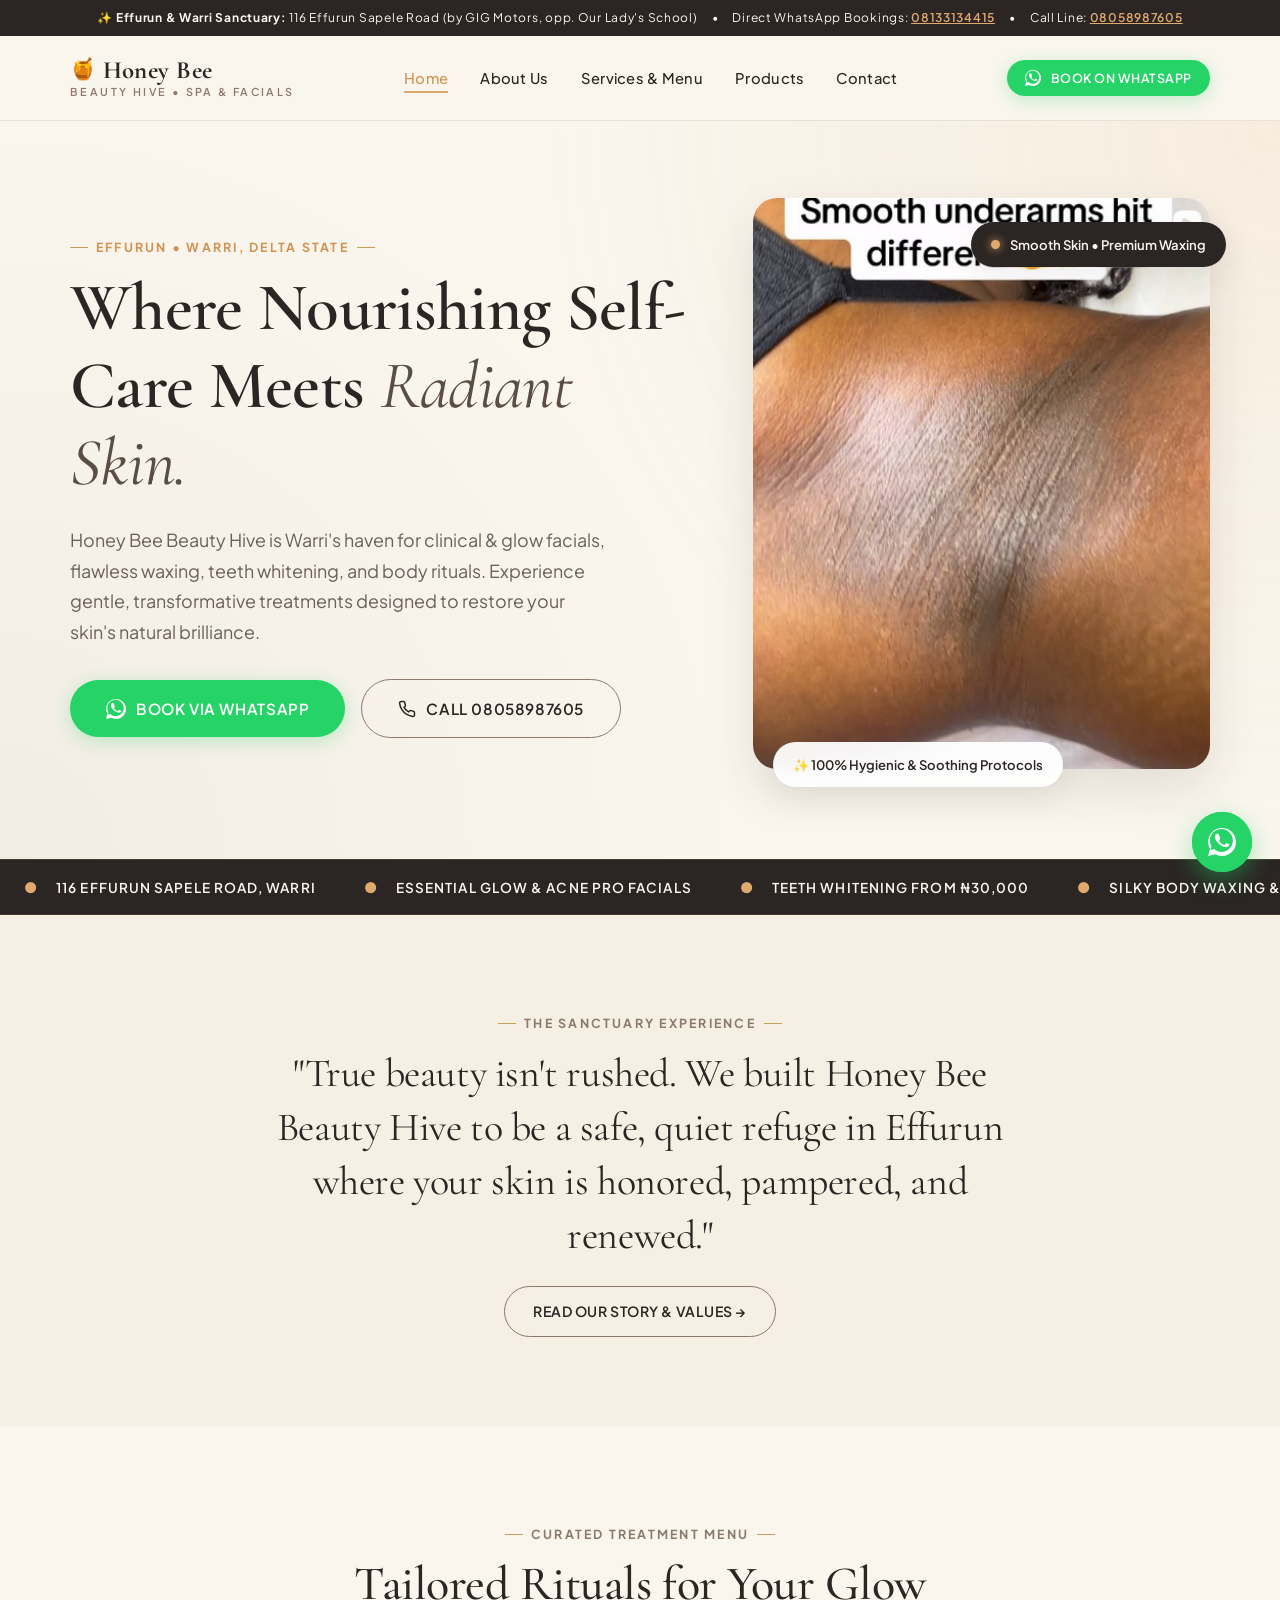
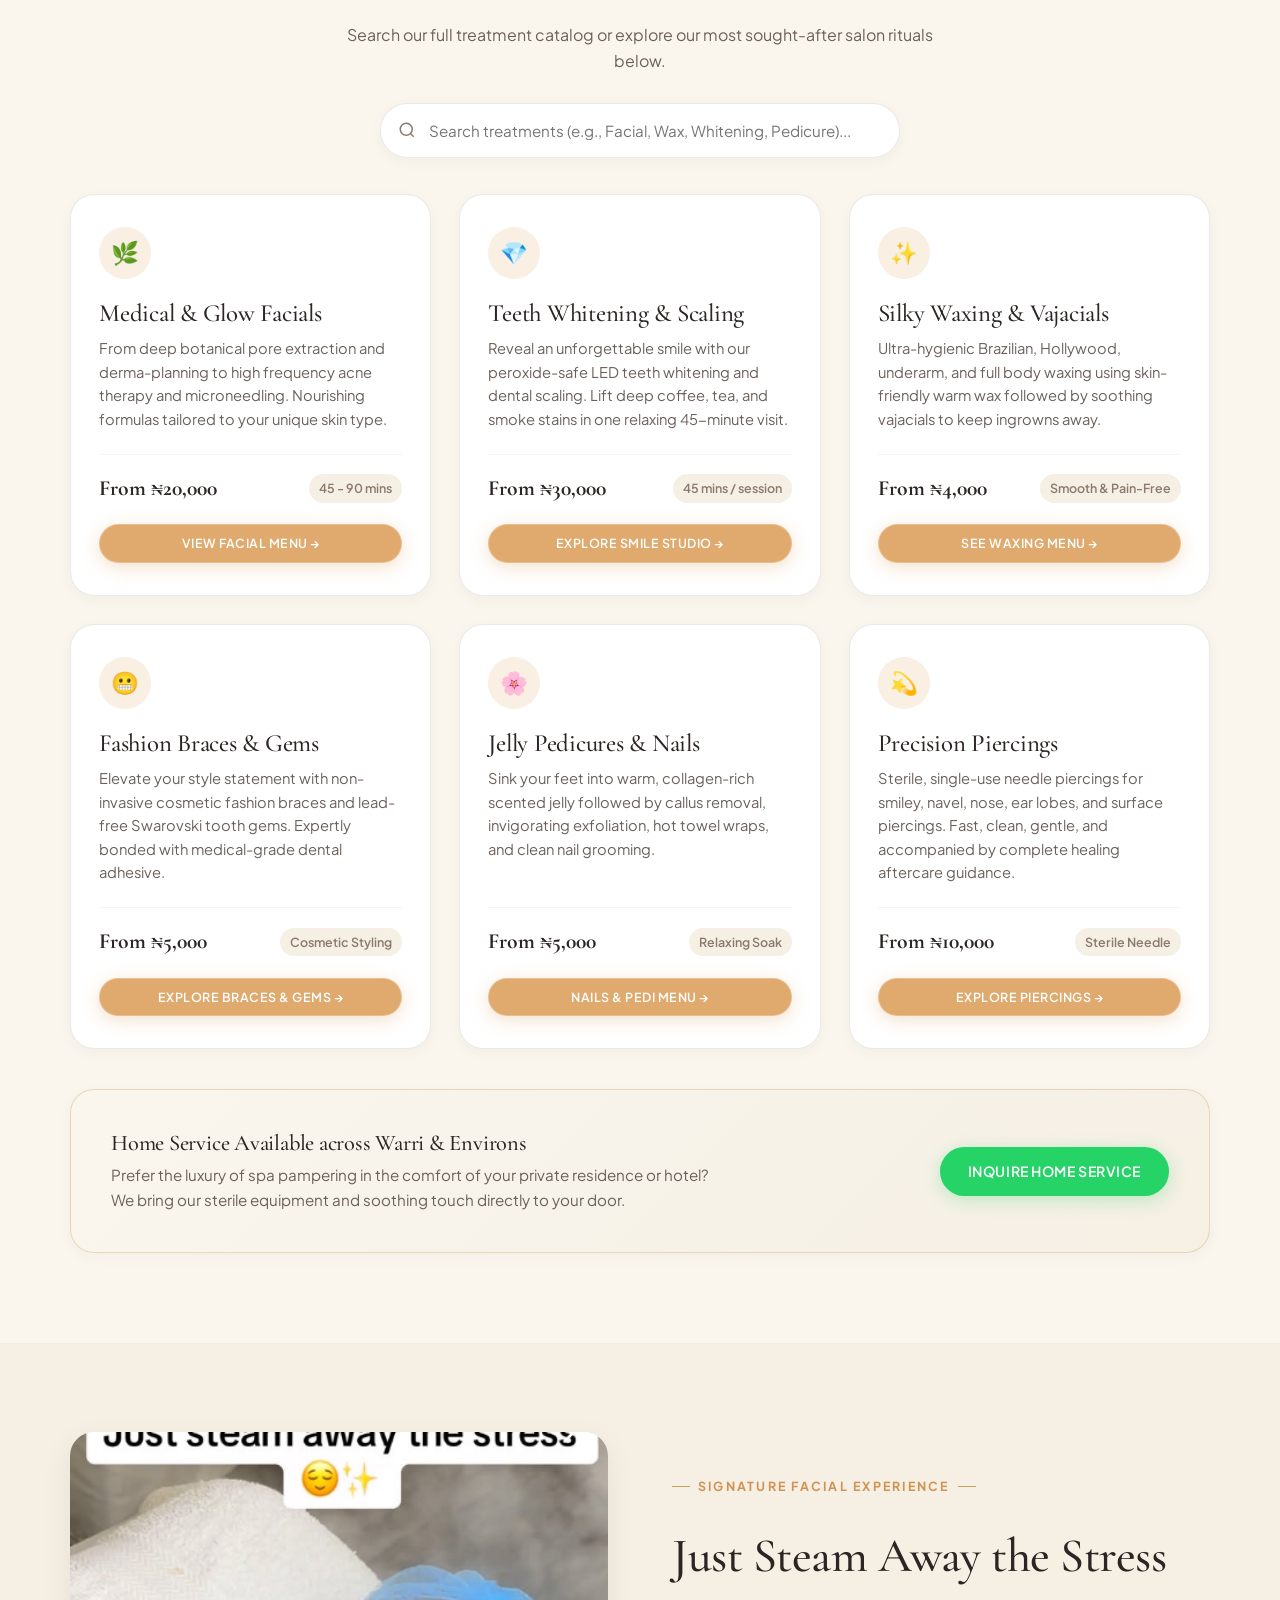
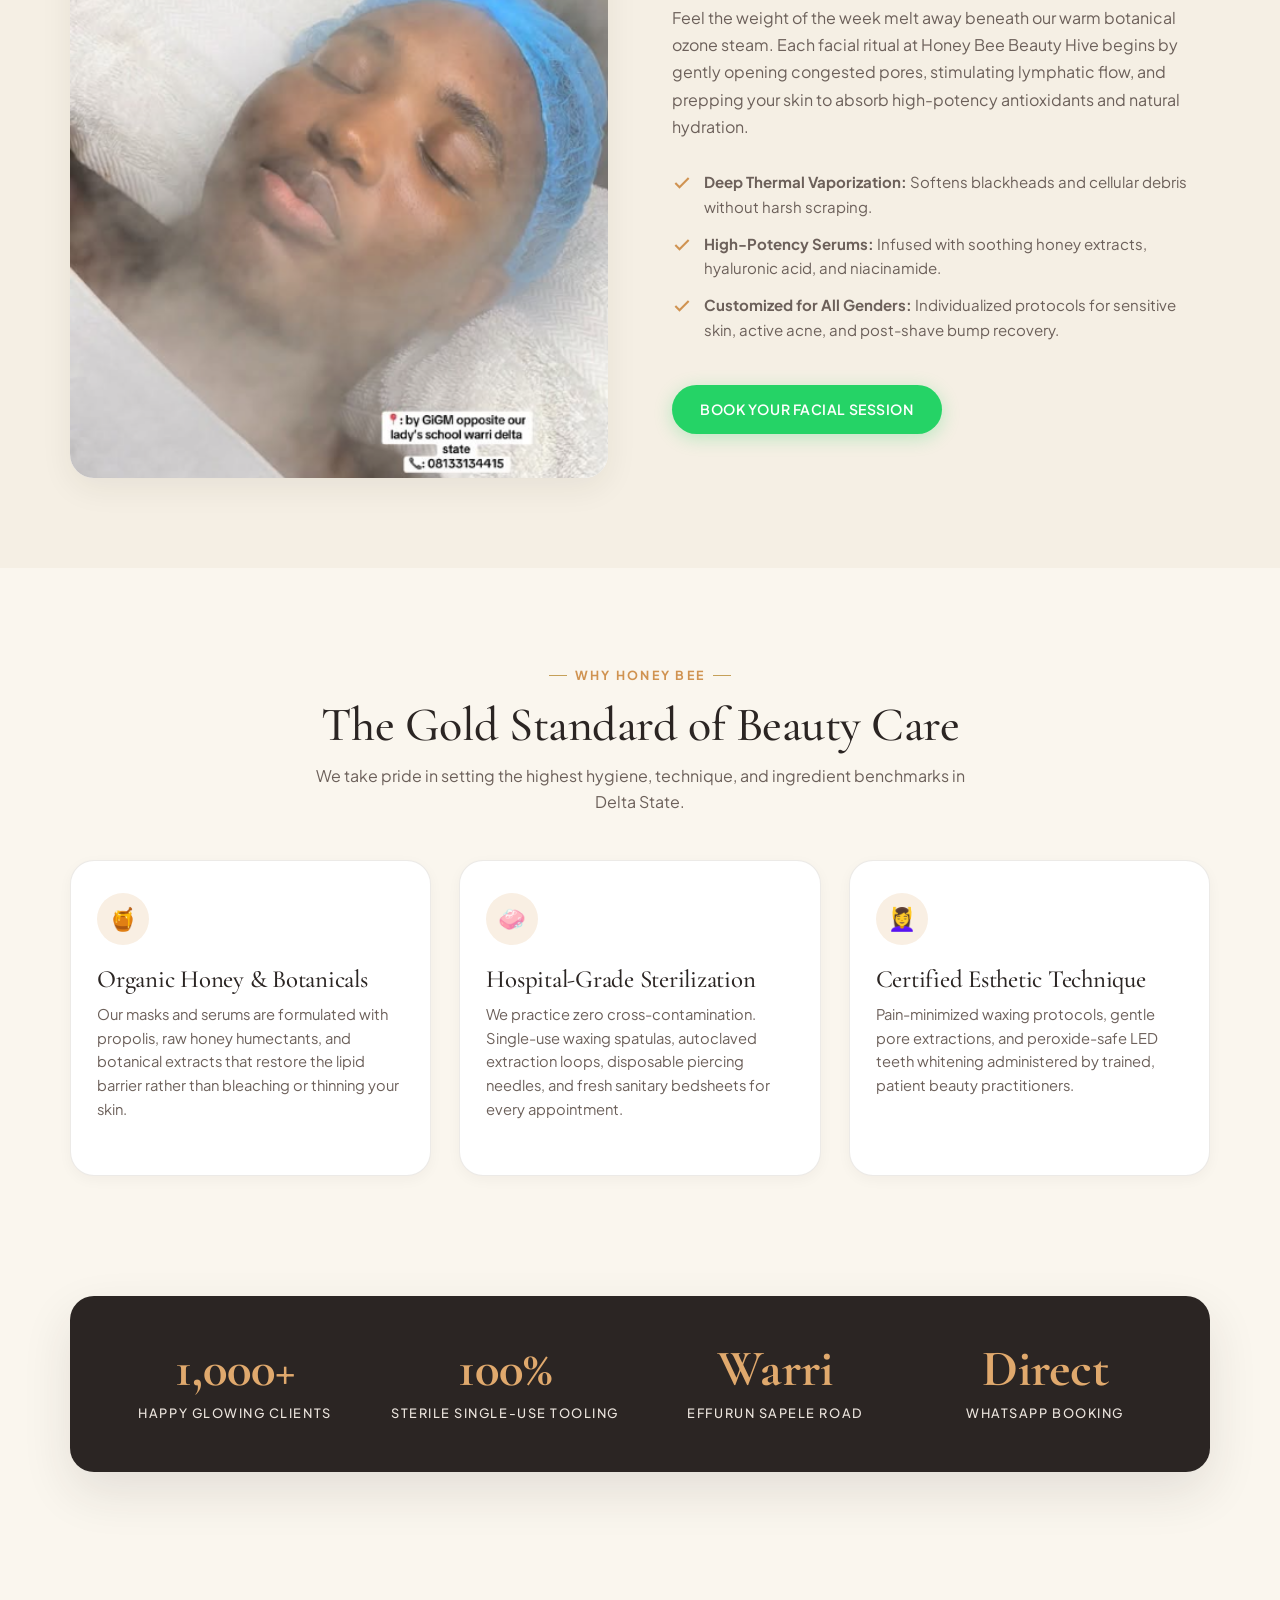
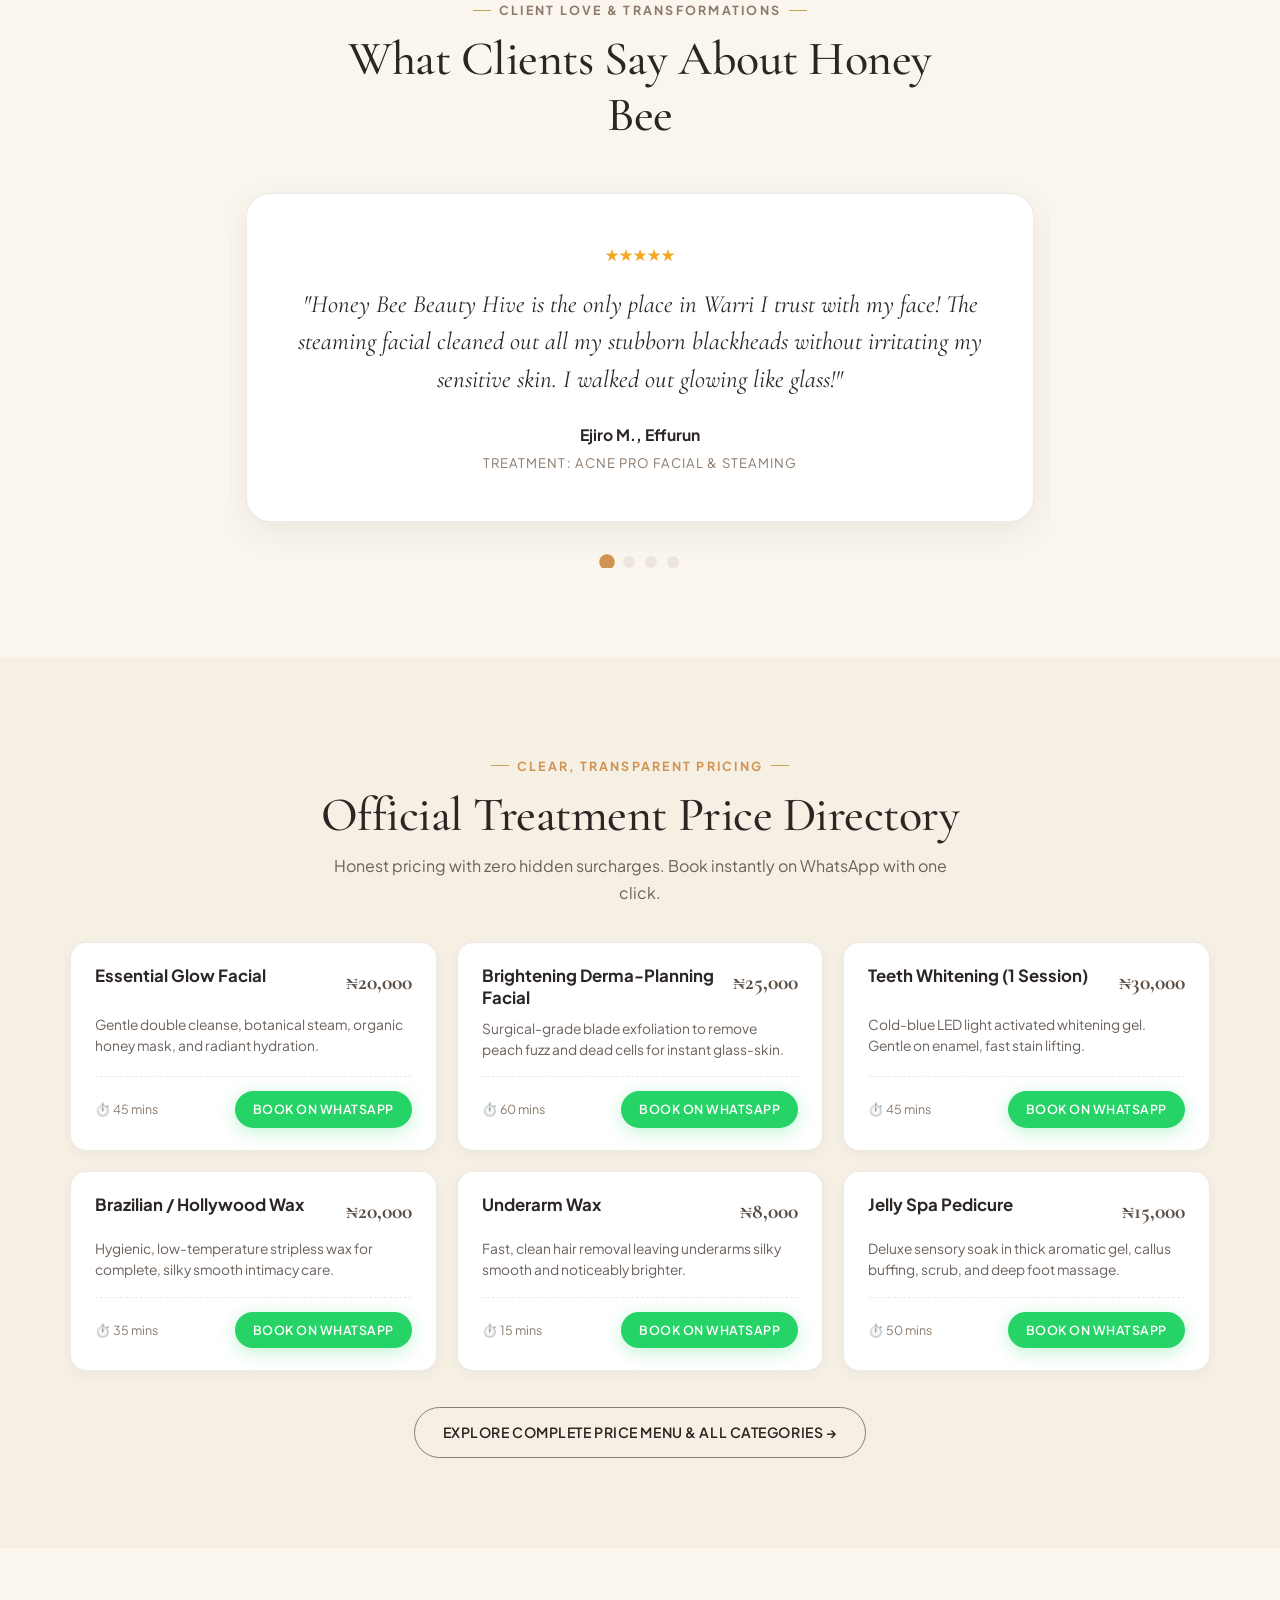
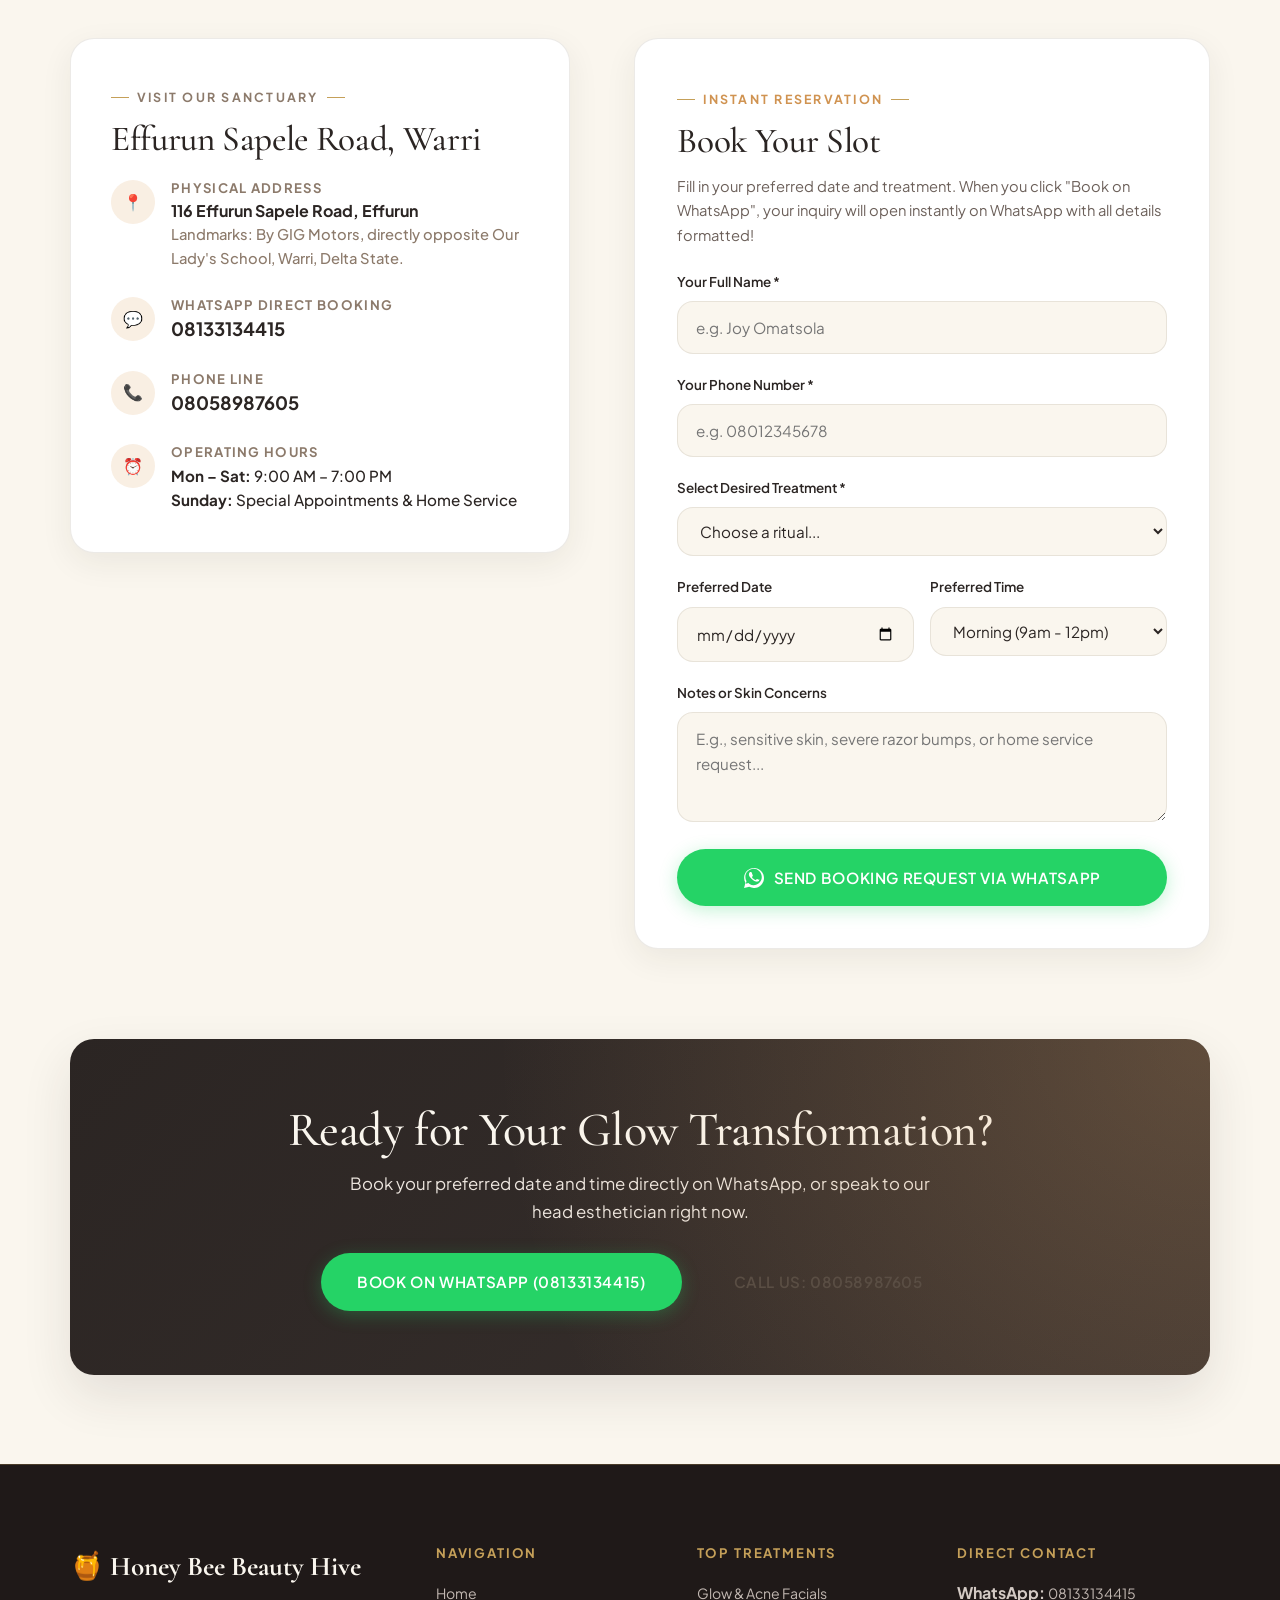
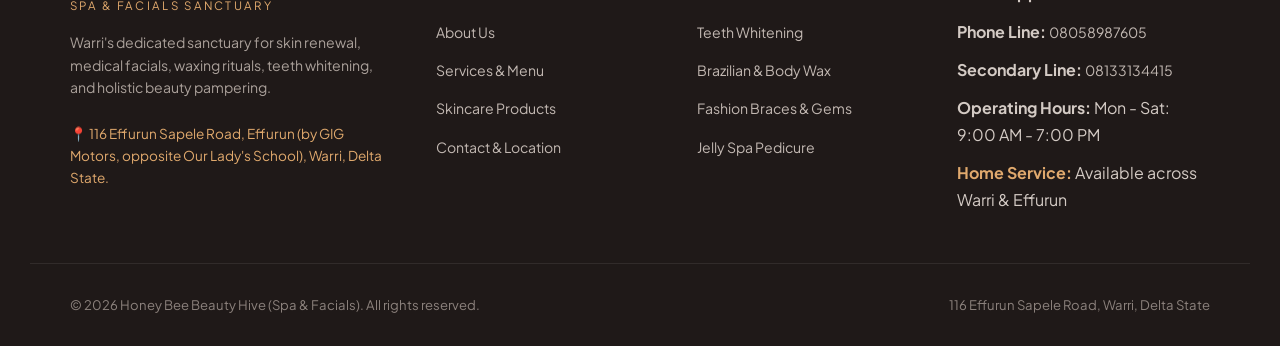
==== index.html @ 2a16bb78 "Initial commit" ====
<!DOCTYPE html>
<html lang="en">
<head>
  <meta charset="UTF-8" />
  <meta name="viewport" content="width=device-width, initial-scale=1.0" />
  <title>Honey Bee Beauty Hive | Luxury Spa, Facials & Teeth Whitening in Warri, Delta State</title>
  <meta name="description" content="Honey Bee Beauty Hive (Spa & Facials) — Warri's serene beauty sanctuary for medical facials, waxing, teeth whitening, fashion braces, body care, and piercings. Located at 116 Effurun Sapele Road, Effurun, Warri." />
  <meta name="keywords" content="best facial spa in Warri, skincare spa Effurun, teeth whitening Warri, waxing in Delta State, Brazilian wax Warri, Honey Bee Beauty Hive" />
  <meta name="theme-color" content="#FAF6EE" />
  
  <!-- Favicon / Brand Icon -->
  <link rel="icon" href="data:image/svg+xml,<svg xmlns=%22http://www.w3.org/2000/svg%22 viewBox=%220 0 100 100%22><text y=%22.9em%22 font-size=%2290%22>🍯</text></svg>">
  
  <!-- CSS Stylesheet -->
  <link rel="stylesheet" href="assets/css/styles.css" />
</head>
<body>

  <!-- Top Announcement Bar -->
  <aside class="top-notice-bar" aria-label="Announcement">
    <div class="container top-notice-content">
      <span>✨ <strong>Effurun &amp; Warri Sanctuary:</strong> 116 Effurun Sapele Road (by GIG Motors, opp. Our Lady's School)</span>
      <span>•</span>
      <span>Direct WhatsApp Bookings: <a href="https://wa.me/2348133134415" target="_blank" rel="noopener">08133134415</a></span>
      <span>•</span>
      <span>Call Line: <a href="tel:+2348058987605">08058987605</a></span>
    </div>
  </aside>

  <!-- Sticky Luxury Header Navigation -->
  <header class="site-header">
    <div class="container nav-row">
      <a class="logo-lockup" href="index.html" aria-label="Honey Bee Beauty Hive Home">
        <span class="brand-title">
          <span class="bee-icon">🍯</span> Honey Bee
        </span>
        <span class="brand-tagline">Beauty Hive • Spa &amp; Facials</span>
      </a>

      <!-- Desktop Navigation -->
      <nav class="desktop-nav" aria-label="Main Navigation">
        <ul>
          <li><a class="active" href="index.html">Home</a></li>
          <li><a href="about.html">About Us</a></li>
          <li><a href="services.html">Services &amp; Menu</a></li>
          <li><a href="products.html">Products</a></li>
          <li><a href="contact.html">Contact</a></li>
        </ul>
      </nav>

      <!-- Header Direct Actions -->
      <div class="header-actions">
        <a class="btn btn-whatsapp btn-sm" href="https://wa.me/2348133134415?text=Hello%20Honey%20Bee%20Beauty%20Hive,%20I%20would%20like%20to%20book%20an%20appointment%20for%20a%20facial/spa%20treatment." target="_blank" rel="noopener">
          <svg width="16" height="16" viewBox="0 0 24 24" fill="currentColor" aria-hidden="true"><path d="M.057 24l1.687-6.163c-1.041-1.804-1.588-3.849-1.587-5.946C.06 5.348 5.397.01 12.008.01c3.202.001 6.212 1.243 8.477 3.513 2.266 2.27 3.507 5.28 3.505 8.484-.004 6.657-5.34 11.997-11.953 11.997-2.005-.001-3.973-.502-5.724-1.457L0 24zm6.59-4.846c1.6.95 3.188 1.449 4.825 1.451 5.436 0 9.86-4.37 9.864-9.799.002-2.63-1.023-5.101-2.885-6.97C16.638 1.966 14.122.94 11.5.942 6.066.942 1.642 5.312 1.637 10.742c-.002 1.772.464 3.506 1.352 5.04l-.841 3.076 3.199-.824zm11.383-5.05c-.3-.15-1.764-.87-2.038-.97-.274-.1-.474-.15-.674.15-.2.3-.77.97-.945 1.17-.175.2-.35.225-.65.075-.3-.15-1.263-.465-2.407-1.485-.89-.794-1.49-1.775-1.665-2.075-.175-.3-.019-.462.13-.611.135-.135.3-.35.45-.525.15-.175.2-.3.3-.5s.05-.375-.025-.525C10.044 7.6 9.4 6.035 9.13 5.39c-.26-.63-.53-.54-.73-.55-.19-.01-.41-.01-.61-.01-.2 0-.53.075-.81.375-.28.3-1.07 1.05-1.07 2.56 0 1.51 1.1 2.97 1.25 3.17.15.2 2.165 3.31 5.245 4.64.733.317 1.306.505 1.751.646.737.234 1.41.201 1.942.122.593-.088 1.764-.72 2.014-1.415.25-.695.25-1.29.175-1.415-.075-.125-.275-.2-.575-.35z"/></svg>
          Book on WhatsApp
        </a>
        <button id="menu-toggle" class="menu-toggle" aria-label="Toggle navigation menu">
          <svg width="26" height="26" viewBox="0 0 24 24" fill="none" stroke="currentColor" stroke-width="2"><line x1="3" y1="6" x2="21" y2="6"/><line x1="3" y1="12" x2="21" y2="12"/><line x1="3" y1="18" x2="21" y2="18"/></svg>
        </button>
      </div>
    </div>
  </header>

  <!-- Mobile Drawer Menu -->
  <aside class="mobile-drawer" id="mobile-drawer" aria-label="Mobile Navigation Drawer">
    <div class="overlay"></div>
    <div class="panel">
      <div class="drawer-top">
        <span class="logo-lockup">
          <span class="brand-title"><span class="bee-icon">🍯</span> Honey Bee</span>
          <span class="brand-tagline">Spa &amp; Facials</span>
        </span>
        <button id="drawer-close" aria-label="Close navigation menu" style="font-size:30px;line-height:1;color:var(--text-main);">&times;</button>
      </div>
      <nav class="drawer-nav">
        <ul>
          <li><a class="active" href="index.html">Home</a></li>
          <li><a href="about.html">About Us</a></li>
          <li><a href="services.html">Services &amp; Menu</a></li>
          <li><a href="products.html">Skincare Products</a></li>
          <li><a href="contact.html">Contact &amp; Visit</a></li>
        </ul>
      </nav>
      <div class="drawer-footer">
        <a class="btn btn-whatsapp" href="https://wa.me/2348133134415?text=Hello%20Honey%20Bee%20Beauty%20Hive,%20I%20would%20like%20to%20book%20an%20appointment." target="_blank" rel="noopener">Book via WhatsApp</a>
        <a class="btn btn-outline" href="tel:+2348058987605">Call 08058987605</a>
        <div class="drawer-loc">
          116 Effurun Sapele Road, Effurun (by GIG Motors, opp. Our Lady's School), Warri, Delta State
        </div>
      </div>
    </div>
  </aside>

  <!-- Hero Section -->
  <main>
    <section class="hero">
      <div class="container hero-grid">
        <div class="hero-copy">
          <div>
            <span class="eyebrow eyebrow-honey">Effurun • Warri, Delta State</span>
            <h1>Where Nourishing Self-Care Meets <em>Radiant Skin.</em></h1>
          </div>
          <p class="hero-sub">
            Honey Bee Beauty Hive is Warri's haven for clinical &amp; glow facials, flawless waxing, teeth whitening, and body rituals. Experience gentle, transformative treatments designed to restore your skin's natural brilliance.
          </p>
          <div class="hero-ctas">
            <a class="btn btn-whatsapp btn-lg" href="https://wa.me/2348133134415?text=Hello%20Honey%20Bee%20Beauty%20Hive,%20I%20would%20like%20to%20book%20an%20appointment%20for%20a%20facial/spa%20treatment." target="_blank" rel="noopener">
              <svg width="20" height="20" viewBox="0 0 24 24" fill="currentColor" aria-hidden="true"><path d="M.057 24l1.687-6.163c-1.041-1.804-1.588-3.849-1.587-5.946C.06 5.348 5.397.01 12.008.01c3.202.001 6.212 1.243 8.477 3.513 2.266 2.27 3.507 5.28 3.505 8.484-.004 6.657-5.34 11.997-11.953 11.997-2.005-.001-3.973-.502-5.724-1.457L0 24zm6.59-4.846c1.6.95 3.188 1.449 4.825 1.451 5.436 0 9.86-4.37 9.864-9.799.002-2.63-1.023-5.101-2.885-6.97C16.638 1.966 14.122.94 11.5.942 6.066.942 1.642 5.312 1.637 10.742c-.002 1.772.464 3.506 1.352 5.04l-.841 3.076 3.199-.824zm11.383-5.05c-.3-.15-1.764-.87-2.038-.97-.274-.1-.474-.15-.674.15-.2.3-.77.97-.945 1.17-.175.2-.35.225-.65.075-.3-.15-1.263-.465-2.407-1.485-.89-.794-1.49-1.775-1.665-2.075-.175-.3-.019-.462.13-.611.135-.135.3-.35.45-.525.15-.175.2-.3.3-.5s.05-.375-.025-.525C10.044 7.6 9.4 6.035 9.13 5.39c-.26-.63-.53-.54-.73-.55-.19-.01-.41-.01-.61-.01-.2 0-.53.075-.81.375-.28.3-1.07 1.05-1.07 2.56 0 1.51 1.1 2.97 1.25 3.17.15.2 2.165 3.31 5.245 4.64.733.317 1.306.505 1.751.646.737.234 1.41.201 1.942.122.593-.088 1.764-.72 2.014-1.415.25-.695.25-1.29.175-1.415-.075-.125-.275-.2-.575-.35z"/></svg>
              Book via WhatsApp
            </a>
            <a class="btn btn-outline btn-lg" href="tel:+2348058987605">
              <svg width="18" height="18" viewBox="0 0 24 24" fill="none" stroke="currentColor" stroke-width="2" aria-hidden="true"><path d="M22 16.92v3a2 2 0 0 1-2.18 2 19.79 19.79 0 0 1-8.63-3.07 19.5 19.5 0 0 1-6-6 19.79 19.79 0 0 1-3.07-8.67A2 2 0 0 1 4.11 2h3a2 2 0 0 1 2 1.72 12.84 12.84 0 0 0 .7 2.81 2 2 0 0 1-.45 2.11L8.09 9.91a16 16 0 0 0 6 6l1.27-1.27a2 2 0 0 1 2.11-.45 12.84 12.84 0 0 0 2.81.7A2 2 0 0 1 22 16.92z"></path></svg>
              Call 08058987605
            </a>
          </div>
        </div>

        <!-- Hero Featured Media (Main User Picture) -->
        <div class="hero-img-wrap">
          <div class="badge-float badge-float-top">
            <span class="badge-dot"></span>
            Smooth Skin • Premium Waxing
          </div>
          <div class="hero-img-frame">
            <img src="assets/images/hero-main.png" alt="Silky smooth skin and waxing care at Honey Bee Beauty Hive Warri" width="600" height="750" fetchpriority="high" />
          </div>
          <div class="badge-float badge-float-bottom">
            <span>✨ 100% Hygienic &amp; Soothing Protocols</span>
          </div>
        </div>
      </div>
    </section>

    <!-- Animated Luxury Marquee Ticker -->
    <div class="ticker-band" aria-hidden="true">
      <div class="ticker-track">
        <span class="ticker-item"><span class="dot">●</span> 116 Effurun Sapele Road, Warri</span>
        <span class="ticker-item"><span class="dot">●</span> Essential Glow &amp; Acne Pro Facials</span>
        <span class="ticker-item"><span class="dot">●</span> Teeth Whitening from ₦30,000</span>
        <span class="ticker-item"><span class="dot">●</span> Silky Body Waxing &amp; Vajacials</span>
        <span class="ticker-item"><span class="dot">●</span> Jelly Spa Pedicures &amp; Manicures</span>
        <span class="ticker-item"><span class="dot">●</span> Fashion Braces &amp; Tooth Gems</span>
        <span class="ticker-item"><span class="dot">●</span> Instant WhatsApp Booking</span>
        
        <!-- Duplicated for seamless loop -->
        <span class="ticker-item"><span class="dot">●</span> 116 Effurun Sapele Road, Warri</span>
        <span class="ticker-item"><span class="dot">●</span> Essential Glow &amp; Acne Pro Facials</span>
        <span class="ticker-item"><span class="dot">●</span> Teeth Whitening from ₦30,000</span>
        <span class="ticker-item"><span class="dot">●</span> Silky Body Waxing &amp; Vajacials</span>
        <span class="ticker-item"><span class="dot">●</span> Jelly Spa Pedicures &amp; Manicures</span>
        <span class="ticker-item"><span class="dot">●</span> Fashion Braces &amp; Tooth Gems</span>
        <span class="ticker-item"><span class="dot">●</span> Instant WhatsApp Booking</span>
      </div>
    </div>

    <!-- The Sanctuary Hook Section -->
    <section class="section section-warm">
      <div class="container story-hook-wrap">
        <span class="eyebrow">The Sanctuary Experience</span>
        <h2 class="story-hook-quote">
          "True beauty isn't rushed. We built Honey Bee Beauty Hive to be a safe, quiet refuge in Effurun where your skin is honored, pampered, and renewed."
        </h2>
        <div style="margin-top:24px;">
          <a class="btn btn-outline" href="about.html">Read Our Story &amp; Values →</a>
        </div>
      </div>
    </section>

    <!-- Interactive Search & Featured Services Preview -->
    <section class="section">
      <div class="container">
        <div class="text-center" style="max-width:620px;margin:0 auto 28px;">
          <span class="eyebrow">Curated Treatment Menu</span>
          <h2>Tailored Rituals for Your Glow</h2>
          <p style="color:var(--text-muted);margin-top:10px;">Search our full treatment catalog or explore our most sought-after salon rituals below.</p>
        </div>

        <!-- Interactive Treatment Search (Inspired by annie-aesthetics) -->
        <div class="search-filter-wrap">
          <div class="search-input-box">
            <svg class="search-icon" width="18" height="18" viewBox="0 0 24 24" fill="none" stroke="currentColor" stroke-width="2"><circle cx="11" cy="11" r="8"/><line x1="21" y1="21" x2="16.65" y2="16.65"/></svg>
            <input type="search" id="home-search" placeholder="Search treatments (e.g., Facial, Wax, Whitening, Pedicure)..." autocomplete="off" />
          </div>
          <div class="search-results-dropdown" id="home-search-results"></div>
        </div>

        <!-- Featured Service Cards Grid -->
        <div class="services-grid">
          
          <!-- Card 1: Facials -->
          <article class="service-card">
            <div class="service-card-icon">🌿</div>
            <h3>Medical &amp; Glow Facials</h3>
            <p>From deep botanical pore extraction and derma-planning to high frequency acne therapy and microneedling. Nourishing formulas tailored to your unique skin type.</p>
            <div class="service-card-meta">
              <span class="price-tag">From ₦20,000</span>
              <span class="duration-tag">45 - 90 mins</span>
            </div>
            <a class="btn btn-primary btn-sm" href="services.html#facials">View Facial Menu →</a>
          </article>

          <!-- Card 2: Teeth Aesthetics -->
          <article class="service-card">
            <div class="service-card-icon">💎</div>
            <h3>Teeth Whitening &amp; Scaling</h3>
            <p>Reveal an unforgettable smile with our peroxide-safe LED teeth whitening and dental scaling. Lift deep coffee, tea, and smoke stains in one relaxing 45-minute visit.</p>
            <div class="service-card-meta">
              <span class="price-tag">From ₦30,000</span>
              <span class="duration-tag">45 mins / session</span>
            </div>
            <a class="btn btn-primary btn-sm" href="services.html#teeth">Explore Smile Studio →</a>
          </article>

          <!-- Card 3: Silky Waxing -->
          <article class="service-card">
            <div class="service-card-icon">✨</div>
            <h3>Silky Waxing &amp; Vajacials</h3>
            <p>Ultra-hygienic Brazilian, Hollywood, underarm, and full body waxing using skin-friendly warm wax followed by soothing vajacials to keep ingrowns away.</p>
            <div class="service-card-meta">
              <span class="price-tag">From ₦4,000</span>
              <span class="duration-tag">Smooth &amp; Pain-Free</span>
            </div>
            <a class="btn btn-primary btn-sm" href="services.html#waxing">See Waxing Menu →</a>
          </article>

          <!-- Card 4: Fashion Braces & Gems -->
          <article class="service-card">
            <div class="service-card-icon">😬</div>
            <h3>Fashion Braces &amp; Gems</h3>
            <p>Elevate your style statement with non-invasive cosmetic fashion braces and lead-free Swarovski tooth gems. Expertly bonded with medical-grade dental adhesive.</p>
            <div class="service-card-meta">
              <span class="price-tag">From ₦5,000</span>
              <span class="duration-tag">Cosmetic Styling</span>
            </div>
            <a class="btn btn-primary btn-sm" href="services.html#braces">Explore Braces &amp; Gems →</a>
          </article>

          <!-- Card 5: Pedicure & Manicure -->
          <article class="service-card">
            <div class="service-card-icon">🌸</div>
            <h3>Jelly Pedicures &amp; Nails</h3>
            <p>Sink your feet into warm, collagen-rich scented jelly followed by callus removal, invigorating exfoliation, hot towel wraps, and clean nail grooming.</p>
            <div class="service-card-meta">
              <span class="price-tag">From ₦5,000</span>
              <span class="duration-tag">Relaxing Soak</span>
            </div>
            <a class="btn btn-primary btn-sm" href="services.html#pedicure">Nails &amp; Pedi Menu →</a>
          </article>

          <!-- Card 6: Studio Piercings -->
          <article class="service-card">
            <div class="service-card-icon">💫</div>
            <h3>Precision Piercings</h3>
            <p>Sterile, single-use needle piercings for smiley, navel, nose, ear lobes, and surface piercings. Fast, clean, gentle, and accompanied by complete healing aftercare guidance.</p>
            <div class="service-card-meta">
              <span class="price-tag">From ₦10,000</span>
              <span class="duration-tag">Sterile Needle</span>
            </div>
            <a class="btn btn-primary btn-sm" href="services.html#piercings">Explore Piercings →</a>
          </article>

        </div>

        <!-- Benchmark Feature: Home Service Box -->
        <div class="home-service-banner">
          <div class="home-service-text">
            <h4>Home Service Available across Warri &amp; Environs</h4>
            <p>Prefer the luxury of spa pampering in the comfort of your private residence or hotel? We bring our sterile equipment and soothing touch directly to your door.</p>
          </div>
          <a class="btn btn-whatsapp" href="https://wa.me/2348133134415?text=Hello%20Honey%20Bee%20Beauty%20Hive,%20I%20am%20inquiring%20about%20Home%20Service%20availability%20in%20Warri." target="_blank" rel="noopener">Inquire Home Service</a>
        </div>
      </div>
    </section>

    <!-- Visual Spotlight: Facial Steaming Ritual (User Photo 2) -->
    <section class="section section-warm">
      <div class="container spotlight-grid">
        <div class="spotlight-img-frame">
          <img src="assets/images/facial-steam.png" alt="Steam away stress with our warm facial hydration at Honey Bee Beauty Hive" width="560" height="700" loading="lazy" />
        </div>
        <div class="spotlight-copy">
          <span class="eyebrow eyebrow-honey">Signature Facial Experience</span>
          <h2>Just Steam Away the Stress</h2>
          <p style="color:var(--text-muted);line-height:1.7;">
            Feel the weight of the week melt away beneath our warm botanical ozone steam. Each facial ritual at Honey Bee Beauty Hive begins by gently opening congested pores, stimulating lymphatic flow, and prepping your skin to absorb high-potency antioxidants and natural hydration.
          </p>
          <div class="spotlight-points">
            <div class="spotlight-point">
              <svg width="20" height="20" viewBox="0 0 24 24" fill="none" stroke="currentColor" stroke-width="2.5"><polyline points="20 6 9 17 4 12"/></svg>
              <span><strong>Deep Thermal Vaporization:</strong> Softens blackheads and cellular debris without harsh scraping.</span>
            </div>
            <div class="spotlight-point">
              <svg width="20" height="20" viewBox="0 0 24 24" fill="none" stroke="currentColor" stroke-width="2.5"><polyline points="20 6 9 17 4 12"/></svg>
              <span><strong>High-Potency Serums:</strong> Infused with soothing honey extracts, hyaluronic acid, and niacinamide.</span>
            </div>
            <div class="spotlight-point">
              <svg width="20" height="20" viewBox="0 0 24 24" fill="none" stroke="currentColor" stroke-width="2.5"><polyline points="20 6 9 17 4 12"/></svg>
              <span><strong>Customized for All Genders:</strong> Individualized protocols for sensitive skin, active acne, and post-shave bump recovery.</span>
            </div>
          </div>
          <div style="margin-top:12px;">
            <a class="btn btn-whatsapp" href="https://wa.me/2348133134415?text=Hello%20Honey%20Bee%20Beauty%20Hive,%20I%20would%20like%20to%20book%20a%20Steaming%20Glow%20Facial%20session." target="_blank" rel="noopener">Book Your Facial Session</a>
          </div>
        </div>
      </div>
    </section>

    <!-- Why Choose Us / Benefits Section -->
    <section class="section">
      <div class="container">
        <div class="text-center" style="max-width:650px;margin:0 auto 44px;">
          <span class="eyebrow eyebrow-honey">Why Honey Bee</span>
          <h2>The Gold Standard of Beauty Care</h2>
          <p style="color:var(--text-muted);margin-top:10px;">We take pride in setting the highest hygiene, technique, and ingredient benchmarks in Delta State.</p>
        </div>

        <div class="services-grid">
          <div class="service-card" style="padding:32px 26px;">
            <div class="service-card-icon">🍯</div>
            <h3>Organic Honey &amp; Botanicals</h3>
            <p>Our masks and serums are formulated with propolis, raw honey humectants, and botanical extracts that restore the lipid barrier rather than bleaching or thinning your skin.</p>
          </div>

          <div class="service-card" style="padding:32px 26px;">
            <div class="service-card-icon">🧼</div>
            <h3>Hospital-Grade Sterilization</h3>
            <p>We practice zero cross-contamination. Single-use waxing spatulas, autoclaved extraction loops, disposable piercing needles, and fresh sanitary bedsheets for every appointment.</p>
          </div>

          <div class="service-card" style="padding:32px 26px;">
            <div class="service-card-icon">💆‍♀️</div>
            <h3>Certified Esthetic Technique</h3>
            <p>Pain-minimized waxing protocols, gentle pore extractions, and peroxide-safe LED teeth whitening administered by trained, patient beauty practitioners.</p>
          </div>
        </div>
      </div>
    </section>

    <!-- Key Statistics Row -->
    <section class="container" style="padding-top:10px;padding-bottom:10px;">
      <div class="stats-banner">
        <div class="stats-grid">
          <div>
            <div class="stat-num">1,000+</div>
            <div class="stat-label">Happy Glowing Clients</div>
          </div>
          <div>
            <div class="stat-num">100%</div>
            <div class="stat-label">Sterile Single-Use Tooling</div>
          </div>
          <div>
            <div class="stat-num">Warri</div>
            <div class="stat-label">Effurun Sapele Road</div>
          </div>
          <div>
            <div class="stat-num">Direct</div>
            <div class="stat-label">WhatsApp Booking</div>
          </div>
        </div>
      </div>
    </section>

    <!-- Verified Client Reviews & Testimonials Carousel -->
    <section class="section reviews-section">
      <div class="container">
        <div class="text-center" style="max-width:600px;margin:0 auto;">
          <span class="eyebrow">Client Love &amp; Transformations</span>
          <h2>What Clients Say About Honey Bee</h2>
        </div>

        <div class="review-slider-wrap">
          <div class="review-track" id="review-track">
            
            <!-- Slide 1 -->
            <div class="review-slide">
              <div class="review-card">
                <div class="review-stars">★★★★★</div>
                <blockquote class="review-quote">
                  "Honey Bee Beauty Hive is the only place in Warri I trust with my face! The steaming facial cleaned out all my stubborn blackheads without irritating my sensitive skin. I walked out glowing like glass!"
                </blockquote>
                <div class="review-meta">
                  <span class="author-name">Ejiro M., Effurun</span>
                  <span class="service-booked">Treatment: Acne Pro Facial &amp; Steaming</span>
                </div>
              </div>
            </div>

            <!-- Slide 2 -->
            <div class="review-slide">
              <div class="review-card">
                <div class="review-stars">★★★★★</div>
                <blockquote class="review-quote">
                  "My underarms have never felt this smooth! Their waxing is fast, neat, and virtually painless. Plus, the location by GIG Motors opposite Our Lady's School is super accessible with safe parking."
                </blockquote>
                <div class="review-meta">
                  <span class="author-name">Blessing O., Warri</span>
                  <span class="service-booked">Treatment: Underarm Waxing &amp; Vajacial</span>
                </div>
              </div>
            </div>

            <!-- Slide 3 -->
            <div class="review-slide">
              <div class="review-card">
                <div class="review-stars">★★★★★</div>
                <blockquote class="review-quote">
                  "I was nervous about teeth whitening because of sensitivity, but 45 minutes with Honey Bee gave me 3 shades brighter smile without any ache. Truly top-tier luxury in Delta State."
                </blockquote>
                <div class="review-meta">
                  <span class="author-name">David T., Enerhen</span>
                  <span class="service-booked">Treatment: 45-Min Teeth Whitening Session</span>
                </div>
              </div>
            </div>

            <!-- Slide 4 -->
            <div class="review-slide">
              <div class="review-card">
                <div class="review-stars">★★★★★</div>
                <blockquote class="review-quote">
                  "As a man, finding a spa where you feel comfortable and properly cared for is rare. The beards and bumps treatment cleared my razor bumps within 10 days. Exceptional professionalism!"
                </blockquote>
                <div class="review-meta">
                  <span class="author-name">Kelvin A., Warri</span>
                  <span class="service-booked">Treatment: Men's Facial &amp; Beard Treatment</span>
                </div>
              </div>
            </div>

          </div>
          <div class="review-dots" id="review-dots"></div>
        </div>
      </div>
    </section>

    <!-- Master Price Menu Preview Section (Strictly Separated from Photos) -->
    <section class="section section-warm">
      <div class="container">
        <div class="text-center" style="max-width:650px;margin:0 auto 36px;">
          <span class="eyebrow eyebrow-honey">Clear, Transparent Pricing</span>
          <h2>Official Treatment Price Directory</h2>
          <p style="color:var(--text-muted);margin-top:10px;">Honest pricing with zero hidden surcharges. Book instantly on WhatsApp with one click.</p>
        </div>

        <div class="pricing-list-grid">
          
          <!-- Item 1 -->
          <div class="pricing-item-card">
            <div class="pricing-item-top">
              <div class="pricing-item-name">Essential Glow Facial</div>
              <div class="pricing-item-price">₦20,000</div>
            </div>
            <p class="pricing-item-desc">Gentle double cleanse, botanical steam, organic honey mask, and radiant hydration.</p>
            <div class="pricing-item-actions">
              <span class="pricing-duration">⏱️ 45 mins</span>
              <a class="btn btn-whatsapp btn-sm" href="https://wa.me/2348133134415?text=Hello%20Honey%20Bee,%20I%20would%20like%20to%20book%20the%20Essential%20Glow%20Facial%20(₦20,000)." target="_blank" rel="noopener">Book on WhatsApp</a>
            </div>
          </div>

          <!-- Item 2 -->
          <div class="pricing-item-card">
            <div class="pricing-item-top">
              <div class="pricing-item-name">Brightening Derma-Planning Facial</div>
              <div class="pricing-item-price">₦25,000</div>
            </div>
            <p class="pricing-item-desc">Surgical-grade blade exfoliation to remove peach fuzz and dead cells for instant glass-skin.</p>
            <div class="pricing-item-actions">
              <span class="pricing-duration">⏱️ 60 mins</span>
              <a class="btn btn-whatsapp btn-sm" href="https://wa.me/2348133134415?text=Hello%20Honey%20Bee,%20I%20would%20like%20to%20book%20the%20Brightening%20Derma-planning%20Facial%20(₦25,000)." target="_blank" rel="noopener">Book on WhatsApp</a>
            </div>
          </div>

          <!-- Item 3 -->
          <div class="pricing-item-card">
            <div class="pricing-item-top">
              <div class="pricing-item-name">Teeth Whitening (1 Session)</div>
              <div class="pricing-item-price">₦30,000</div>
            </div>
            <p class="pricing-item-desc">Cold-blue LED light activated whitening gel. Gentle on enamel, fast stain lifting.</p>
            <div class="pricing-item-actions">
              <span class="pricing-duration">⏱️ 45 mins</span>
              <a class="btn btn-whatsapp btn-sm" href="https://wa.me/2348133134415?text=Hello%20Honey%20Bee,%20I%20would%20like%20to%20book%20Teeth%20Whitening%201%20Session%20(₦30,000)." target="_blank" rel="noopener">Book on WhatsApp</a>
            </div>
          </div>

          <!-- Item 4 -->
          <div class="pricing-item-card">
            <div class="pricing-item-top">
              <div class="pricing-item-name">Brazilian / Hollywood Wax</div>
              <div class="pricing-item-price">₦20,000</div>
            </div>
            <p class="pricing-item-desc">Hygienic, low-temperature stripless wax for complete, silky smooth intimacy care.</p>
            <div class="pricing-item-actions">
              <span class="pricing-duration">⏱️ 35 mins</span>
              <a class="btn btn-whatsapp btn-sm" href="https://wa.me/2348133134415?text=Hello%20Honey%20Bee,%20I%20would%20like%20to%20book%20Brazilian/Hollywood%20Wax%20(₦20,000)." target="_blank" rel="noopener">Book on WhatsApp</a>
            </div>
          </div>

          <!-- Item 5 -->
          <div class="pricing-item-card">
            <div class="pricing-item-top">
              <div class="pricing-item-name">Underarm Wax</div>
              <div class="pricing-item-price">₦8,000</div>
            </div>
            <p class="pricing-item-desc">Fast, clean hair removal leaving underarms silky smooth and noticeably brighter.</p>
            <div class="pricing-item-actions">
              <span class="pricing-duration">⏱️ 15 mins</span>
              <a class="btn btn-whatsapp btn-sm" href="https://wa.me/2348133134415?text=Hello%20Honey%20Bee,%20I%20would%20like%20to%20book%20Underarm%20Wax%20(₦8,000)." target="_blank" rel="noopener">Book on WhatsApp</a>
            </div>
          </div>

          <!-- Item 6 -->
          <div class="pricing-item-card">
            <div class="pricing-item-top">
              <div class="pricing-item-name">Jelly Spa Pedicure</div>
              <div class="pricing-item-price">₦15,000</div>
            </div>
            <p class="pricing-item-desc">Deluxe sensory soak in thick aromatic gel, callus buffing, scrub, and deep foot massage.</p>
            <div class="pricing-item-actions">
              <span class="pricing-duration">⏱️ 50 mins</span>
              <a class="btn btn-whatsapp btn-sm" href="https://wa.me/2348133134415?text=Hello%20Honey%20Bee,%20I%20would%20like%20to%20book%20the%20Jelly%20Pedicure%20(₦15,000)." target="_blank" rel="noopener">Book on WhatsApp</a>
            </div>
          </div>

        </div>

        <div class="text-center" style="margin-top:36px;">
          <a class="btn btn-outline" href="services.html">Explore Complete Price Menu &amp; All Categories →</a>
        </div>
      </div>
    </section>

    <!-- On-Page Quick WhatsApp Booking Form & Direct Contact -->
    <section class="section">
      <div class="container contact-grid">
        
        <!-- Sanctuary Location Info -->
        <div class="contact-info-card">
          <span class="eyebrow">Visit Our Sanctuary</span>
          <h2 style="font-size:2.2rem;margin-bottom:20px;">Effurun Sapele Road, Warri</h2>
          
          <div class="contact-detail-row">
            <div class="contact-icon-box">📍</div>
            <div class="contact-text-box">
              <h5>Physical Address</h5>
              <p>
                <strong>116 Effurun Sapele Road, Effurun</strong><br>
                <span style="color:var(--brand-taupe);font-size:0.92rem;">Landmarks: By GIG Motors, directly opposite Our Lady's School, Warri, Delta State.</span>
              </p>
            </div>
          </div>

          <div class="contact-detail-row">
            <div class="contact-icon-box">💬</div>
            <div class="contact-text-box">
              <h5>WhatsApp Direct Booking</h5>
              <p>
                <a href="https://wa.me/2348133134415?text=Hello%20Honey%20Bee%20Beauty%20Hive,%20I%20would%20like%20to%20book%20an%20appointment." target="_blank" rel="noopener" style="font-weight:700;color:var(--text-main);font-size:1.15rem;">
                  08133134415
                </a>
              </p>
            </div>
          </div>

          <div class="contact-detail-row">
            <div class="contact-icon-box">📞</div>
            <div class="contact-text-box">
              <h5>Phone Line</h5>
              <p>
                <a href="tel:+2348058987605" style="font-weight:700;color:var(--text-main);font-size:1.15rem;">
                  08058987605
                </a>
              </p>
            </div>
          </div>

          <div class="contact-detail-row" style="margin-bottom:0;">
            <div class="contact-icon-box">⏰</div>
            <div class="contact-text-box">
              <h5>Operating Hours</h5>
              <p style="font-size:0.95rem;line-height:1.6;">
                <strong>Mon – Sat:</strong> 9:00 AM – 7:00 PM<br>
                <strong>Sunday:</strong> Special Appointments &amp; Home Service
              </p>
            </div>
          </div>
        </div>

        <!-- Direct WhatsApp Booking Form -->
        <div class="booking-form-card">
          <span class="eyebrow eyebrow-honey">Instant Reservation</span>
          <h2 style="font-size:2.2rem;margin-bottom:12px;">Book Your Slot</h2>
          <p style="color:var(--text-muted);font-size:0.92rem;margin-bottom:24px;">
            Fill in your preferred date and treatment. When you click "Book on WhatsApp", your inquiry will open instantly on WhatsApp with all details formatted!
          </p>

          <form id="appointment-inquiry-form">
            <div class="form-group">
              <label for="client-name">Your Full Name *</label>
              <input type="text" id="client-name" class="form-control" placeholder="e.g. Joy Omatsola" required />
            </div>

            <div class="form-group">
              <label for="client-phone">Your Phone Number *</label>
              <input type="tel" id="client-phone" class="form-control" placeholder="e.g. 08012345678" required />
            </div>

            <div class="form-group">
              <label for="treatment-selected">Select Desired Treatment *</label>
              <select id="treatment-selected" class="form-control" required>
                <option value="" disabled selected>Choose a ritual...</option>
                <option value="Essential Glow Facial (₦20,000)">Essential Glow Facial — ₦20,000</option>
                <option value="Brightening Derma-planning Facial (₦25,000)">Brightening Derma-planning Facial — ₦25,000</option>
                <option value="High Frequency Acne Facial (₦30,000)">High Frequency Acne Facial — ₦30,000</option>
                <option value="Acne Pro Clinical Facial (₦40,000)">Acne Pro Clinical Facial — ₦40,000</option>
                <option value="Teeth Whitening 1 Session (₦30,000)">Teeth Whitening 1 Session — ₦30,000</option>
                <option value="Teeth Whitening 2 Sessions (₦55,000)">Teeth Whitening 2 Sessions — ₦55,000</option>
                <option value="Teeth Whitening 3 Sessions (₦80,000)">Teeth Whitening 3 Sessions — ₦80,000</option>
                <option value="Teeth Scaling & Polishing (₦20,000+)">Teeth Scaling & Polishing — ₦20,000+</option>
                <option value="Cosmetic Fashion Braces (₦40,000)">Fashion Braces — ₦40,000</option>
                <option value="Tooth Gems (₦5,000+)">Tooth Gems — ₦5,000+</option>
                <option value="Brazilian / Hollywood Wax (₦20,000)">Brazilian / Hollywood Wax — ₦20,000</option>
                <option value="Underarm Wax (₦8,000)">Underarm Wax — ₦8,000</option>
                <option value="Vajacial & Brazilian Wax Combo (₦30,000)">Vajacial & Brazilian Wax Combo — ₦30,000</option>
                <option value="Full Body Wax (₦80,000)">Full Body Wax — ₦80,000</option>
                <option value="Full Body Wax & Vajacials (₦90,000)">Full Body Wax & Vajacials — ₦90,000</option>
                <option value="Beards / Bumps Treatment (₦20,000)">Beards & Bumps Treatment — ₦20,000</option>
                <option value="Jelly Spa Pedicure (₦15,000)">Jelly Spa Pedicure — ₦15,000</option>
                <option value="Basic Pedicure (₦12,000)">Basic Pedicure — ₦12,000</option>
                <option value="Manicure Care (₦5,000)">Manicure Care — ₦5,000</option>
                <option value="Smiley / Navel / Nose / Ear Piercing (₦10,000)">Piercing — From ₦10,000</option>
              </select>
            </div>

            <div style="display:grid;grid-template-columns:1fr 1fr;gap:16px;">
              <div class="form-group">
                <label for="preferred-date">Preferred Date</label>
                <input type="date" id="preferred-date" class="form-control" />
              </div>

              <div class="form-group">
                <label for="preferred-time">Preferred Time</label>
                <select id="preferred-time" class="form-control">
                  <option value="Morning (9am - 12pm)">Morning (9am - 12pm)</option>
                  <option value="Afternoon (12pm - 3pm)">Afternoon (12pm - 3pm)</option>
                  <option value="Evening (3pm - 6:30pm)">Evening (3pm - 6:30pm)</option>
                  <option value="Flexible">Flexible</option>
                </select>
              </div>
            </div>

            <div class="form-group">
              <label for="client-notes">Notes or Skin Concerns</label>
              <textarea id="client-notes" class="form-control" placeholder="E.g., sensitive skin, severe razor bumps, or home service request..."></textarea>
            </div>

            <button type="submit" class="btn btn-whatsapp btn-lg" style="width:100%;">
              <svg width="20" height="20" viewBox="0 0 24 24" fill="currentColor"><path d="M.057 24l1.687-6.163c-1.041-1.804-1.588-3.849-1.587-5.946C.06 5.348 5.397.01 12.008.01c3.202.001 6.212 1.243 8.477 3.513 2.266 2.27 3.507 5.28 3.505 8.484-.004 6.657-5.34 11.997-11.953 11.997-2.005-.001-3.973-.502-5.724-1.457L0 24zm6.59-4.846c1.6.95 3.188 1.449 4.825 1.451 5.436 0 9.86-4.37 9.864-9.799.002-2.63-1.023-5.101-2.885-6.97C16.638 1.966 14.122.94 11.5.942 6.066.942 1.642 5.312 1.637 10.742c-.002 1.772.464 3.506 1.352 5.04l-.841 3.076 3.199-.824zm11.383-5.05c-.3-.15-1.764-.87-2.038-.97-.274-.1-.474-.15-.674.15-.2.3-.77.97-.945 1.17-.175.2-.35.225-.65.075-.3-.15-1.263-.465-2.407-1.485-.89-.794-1.49-1.775-1.665-2.075-.175-.3-.019-.462.13-.611.135-.135.3-.35.45-.525.15-.175.2-.3.3-.5s.05-.375-.025-.525C10.044 7.6 9.4 6.035 9.13 5.39c-.26-.63-.53-.54-.73-.55-.19-.01-.41-.01-.61-.01-.2 0-.53.075-.81.375-.28.3-1.07 1.05-1.07 2.56 0 1.51 1.1 2.97 1.25 3.17.15.2 2.165 3.31 5.245 4.64.733.317 1.306.505 1.751.646.737.234 1.41.201 1.942.122.593-.088 1.764-.72 2.014-1.415.25-.695.25-1.29.175-1.415-.075-.125-.275-.2-.575-.35z"/></svg>
              Send Booking Request via WhatsApp
            </button>
          </form>
        </div>

      </div>
    </section>

    <!-- Call-to-Action Band -->
    <section class="section" style="padding-top:0;">
      <div class="container">
        <div class="cta-band">
          <h2>Ready for Your Glow Transformation?</h2>
          <p>Book your preferred date and time directly on WhatsApp, or speak to our head esthetician right now.</p>
          <div class="cta-band-btns">
            <a class="btn btn-whatsapp btn-lg" href="https://wa.me/2348133134415?text=Hello%20Honey%20Bee%20Beauty%20Hive,%20I%20would%20like%20to%20reserve%20an%20appointment%20this%20week." target="_blank" rel="noopener">
              Book on WhatsApp (08133134415)
            </a>
            <a class="btn btn-outline-gold btn-lg" href="tel:+2348058987605">
              Call Us: 08058987605
            </a>
          </div>
        </div>
      </div>
    </section>
  </main>

  <!-- Luxury Footer -->
  <footer class="site-footer">
    <div class="container footer-grid">
      <div class="footer-brand">
        <div class="brand-title">🍯 Honey Bee Beauty Hive</div>
        <div class="brand-tagline">Spa &amp; Facials Sanctuary</div>
        <p>Warri's dedicated sanctuary for skin renewal, medical facials, waxing rituals, teeth whitening, and holistic beauty pampering.</p>
        <div style="font-size:0.85rem;color:var(--brand-honey);">
          📍 116 Effurun Sapele Road, Effurun (by GIG Motors, opposite Our Lady's School), Warri, Delta State.
        </div>
      </div>

      <div class="footer-col">
        <h4>Navigation</h4>
        <ul>
          <li><a href="index.html">Home</a></li>
          <li><a href="about.html">About Us</a></li>
          <li><a href="services.html">Services &amp; Menu</a></li>
          <li><a href="products.html">Skincare Products</a></li>
          <li><a href="contact.html">Contact &amp; Location</a></li>
        </ul>
      </div>

      <div class="footer-col">
        <h4>Top Treatments</h4>
        <ul>
          <li><a href="services.html#facials">Glow &amp; Acne Facials</a></li>
          <li><a href="services.html#teeth">Teeth Whitening</a></li>
          <li><a href="services.html#waxing">Brazilian &amp; Body Wax</a></li>
          <li><a href="services.html#braces">Fashion Braces &amp; Gems</a></li>
          <li><a href="services.html#pedicure">Jelly Spa Pedicure</a></li>
        </ul>
      </div>

      <div class="footer-col">
        <h4>Direct Contact</h4>
        <ul>
          <li><strong>WhatsApp:</strong> <a href="https://wa.me/2348133134415" target="_blank" rel="noopener">08133134415</a></li>
          <li><strong>Phone Line:</strong> <a href="tel:+2348058987605">08058987605</a></li>
          <li><strong>Secondary Line:</strong> <a href="tel:+2348133134415">08133134415</a></li>
          <li><strong>Operating Hours:</strong> Mon - Sat: 9:00 AM - 7:00 PM</li>
          <li><strong style="color:var(--brand-honey);">Home Service:</strong> Available across Warri &amp; Effurun</li>
        </ul>
      </div>
    </div>

    <div class="container footer-bottom">
      <span>&copy; 2026 Honey Bee Beauty Hive (Spa &amp; Facials). All rights reserved.</span>
      <span>116 Effurun Sapele Road, Warri, Delta State</span>
    </div>
  </footer>

  <!-- Floating Direct WhatsApp Button -->
  <a class="wa-fab" href="https://wa.me/2348133134415?text=Hello%20Honey%20Bee%20Beauty%20Hive,%20I%20would%20like%20to%20book%20an%20appointment." target="_blank" rel="noopener" aria-label="Chat with Honey Bee Beauty Hive on WhatsApp">
    <div class="wa-fab-pulse"></div>
    <svg width="28" height="28" viewBox="0 0 24 24" fill="currentColor" aria-hidden="true"><path d="M.057 24l1.687-6.163c-1.041-1.804-1.588-3.849-1.587-5.946C.06 5.348 5.397.01 12.008.01c3.202.001 6.212 1.243 8.477 3.513 2.266 2.27 3.507 5.28 3.505 8.484-.004 6.657-5.34 11.997-11.953 11.997-2.005-.001-3.973-.502-5.724-1.457L0 24zm6.59-4.846c1.6.95 3.188 1.449 4.825 1.451 5.436 0 9.86-4.37 9.864-9.799.002-2.63-1.023-5.101-2.885-6.97C16.638 1.966 14.122.94 11.5.942 6.066.942 1.642 5.312 1.637 10.742c-.002 1.772.464 3.506 1.352 5.04l-.841 3.076 3.199-.824zm11.383-5.05c-.3-.15-1.764-.87-2.038-.97-.274-.1-.474-.15-.674.15-.2.3-.77.97-.945 1.17-.175.2-.35.225-.65.075-.3-.15-1.263-.465-2.407-1.485-.89-.794-1.49-1.775-1.665-2.075-.175-.3-.019-.462.13-.611.135-.135.3-.35.45-.525.15-.175.2-.3.3-.5s.05-.375-.025-.525C10.044 7.6 9.4 6.035 9.13 5.39c-.26-.63-.53-.54-.73-.55-.19-.01-.41-.01-.61-.01-.2 0-.53.075-.81.375-.28.3-1.07 1.05-1.07 2.56 0 1.51 1.1 2.97 1.25 3.17.15.2 2.165 3.31 5.245 4.64.733.317 1.306.505 1.751.646.737.234 1.41.201 1.942.122.593-.088 1.764-.72 2.014-1.415.25-.695.25-1.29.175-1.415-.075-.125-.275-.2-.575-.35z"/></svg>
  </a>

  <!-- Back to Top Button -->
  <button id="back-to-top" aria-label="Back to top">
    <svg width="20" height="20" viewBox="0 0 24 24" fill="none" stroke="currentColor" stroke-width="2"><polyline points="18 15 12 9 6 15"/></svg>
  </button>

  <!-- JavaScript -->
  <script src="assets/js/main.js"></script>
</body>
</html>
---- assets/css/styles.css ----
/* ==========================================================================
   Honey Bee Beauty Hive (Spa & Facials) - Master Stylesheet
   Benchmark: annie-aesthetics.netlify.app | Customized Luxury Aesthetic
   Palette:
     Base: #FAF6EE (Warm Soft Cream / Linen)
     Brand Accent: #E0A96D / #DDA15E (Golden Honey / Amber)
     Secondary Accent: #8C7A6B (Deep Warm Taupe / Earthy Nude)
     Highlight: #C5A059 (Muted Warm Gold)
     Typography: #2B2523 (Rich Dark Charcoal / Warm Slate)
   ========================================================================== */

@import url('https://fonts.googleapis.com/css2?family=Cormorant+Garamond:ital,wght@0,300;0,400;0,500;0,600;0,700;1,400;1,600&family=Plus+Jakarta+Sans:wght@300;400;500;600;700&display=swap');

:root {
  --bg-base: #FAF6EE;
  --bg-surface: #F5EFE4;
  --bg-card: #FFFFFF;
  --bg-card-warm: #FCF9F3;
  --bg-dark: #221D1B;
  
  --brand-honey: #E0A96D;
  --brand-honey-hover: #D09351;
  --brand-amber: #DDA15E;
  --brand-honey-soft: #F9EFE3;
  --brand-honey-glow: rgba(224, 169, 109, 0.25);
  
  --brand-taupe: #8C7A6B;
  --brand-taupe-dark: #5A4E44;
  --brand-taupe-light: #ECE5DE;
  
  --brand-gold: #C5A059;
  --brand-gold-soft: rgba(197, 160, 89, 0.15);
  --brand-gold-border: rgba(197, 160, 89, 0.35);
  
  --text-main: #2B2523;
  --text-muted: #6C605A;
  --text-light: #8E827B;
  --text-inverse: #FAF6EE;
  
  --border-color: rgba(140, 122, 107, 0.16);
  --border-subtle: rgba(140, 122, 107, 0.08);
  
  --font-serif: 'Cormorant Garamond', Georgia, 'Times New Roman', serif;
  --font-sans: 'Plus Jakarta Sans', -apple-system, BlinkMacSystemFont, 'Segoe UI', Roboto, sans-serif;
  
  --radius-sm: 8px;
  --radius-md: 16px;
  --radius-lg: 24px;
  --radius-full: 9999px;
  
  --shadow-sm: 0 4px 14px rgba(43, 37, 35, 0.04);
  --shadow-md: 0 10px 32px rgba(43, 37, 35, 0.07);
  --shadow-lg: 0 20px 50px rgba(43, 37, 35, 0.11);
  --shadow-honey: 0 10px 30px rgba(224, 169, 109, 0.25);
  
  --transition-fast: 0.2s cubic-bezier(0.16, 1, 0.3, 1);
  --transition-smooth: 0.35s cubic-bezier(0.16, 1, 0.3, 1);
  --transition-slow: 0.5s cubic-bezier(0.16, 1, 0.3, 1);
  
  --header-height: 84px;
}

/* ==========================================================================
   Reset & Base Styles
   ========================================================================== */
*, *::before, *::after {
  box-sizing: border-box;
  margin: 0;
  padding: 0;
}

html {
  font-size: 16px;
  scroll-behavior: smooth;
  -webkit-text-size-adjust: 100%;
}

body {
  background-color: var(--bg-base);
  color: var(--text-main);
  font-family: var(--font-sans);
  font-size: 1rem;
  line-height: 1.65;
  -webkit-font-smoothing: antialiased;
  -moz-osx-font-smoothing: grayscale;
  overflow-x: hidden;
  position: relative;
}

img, picture, video {
  max-width: 100%;
  display: block;
  height: auto;
}

a {
  color: inherit;
  text-decoration: none;
  transition: var(--transition-fast);
}

button, input, select, textarea {
  font: inherit;
  outline: none;
}

button {
  cursor: pointer;
  border: none;
  background: none;
}

ul, ol {
  list-style: none;
}

/* ==========================================================================
   Typography Utilities
   ========================================================================== */
h1, h2, h3, h4, h5, h6 {
  font-family: var(--font-serif);
  font-weight: 500;
  line-height: 1.15;
  color: var(--text-main);
  letter-spacing: -0.01em;
}

h1 {
  font-size: clamp(2.5rem, 5.5vw, 4.2rem);
  font-weight: 600;
}

h2 {
  font-size: clamp(2rem, 3.8vw, 3rem);
}

h3 {
  font-size: clamp(1.4rem, 2.2vw, 1.85rem);
}

h4 {
  font-size: 1.25rem;
}

em {
  font-style: italic;
  font-family: var(--font-serif);
  font-weight: 400;
  color: var(--brand-taupe-dark);
}

.eyebrow {
  display: inline-flex;
  align-items: center;
  gap: 8px;
  font-family: var(--font-sans);
  font-size: 0.78rem;
  font-weight: 700;
  text-transform: uppercase;
  letter-spacing: 0.18em;
  color: var(--brand-taupe);
  margin-bottom: 0.75rem;
}

.eyebrow::before, .eyebrow::after {
  content: "";
  display: inline-block;
  width: 18px;
  height: 1px;
  background-color: var(--brand-gold);
}

.eyebrow-honey {
  color: var(--brand-honey-hover);
}

.text-gold {
  color: var(--brand-gold);
}

.text-center {
  text-align: center;
}

/* ==========================================================================
   Layout Containers
   ========================================================================== */
.container {
  width: 100%;
  max-width: 1220px;
  margin-left: auto;
  margin-right: auto;
  padding-left: clamp(1rem, 4vw, 2.5rem);
  padding-right: clamp(1rem, 4vw, 2.5rem);
}

.section {
  padding: clamp(3.5rem, 7vw, 6.5rem) 0;
  position: relative;
}

.section-warm {
  background-color: var(--bg-surface);
}

.section-card-bg {
  background: linear-gradient(180deg, var(--bg-base) 0%, var(--bg-surface) 100%);
}

/* ==========================================================================
   Button System
   ========================================================================== */
.btn {
  display: inline-flex;
  align-items: center;
  justify-content: center;
  gap: 10px;
  padding: 13px 28px;
  border-radius: var(--radius-full);
  font-family: var(--font-sans);
  font-size: 0.88rem;
  font-weight: 600;
  letter-spacing: 0.04em;
  text-transform: uppercase;
  text-align: center;
  transition: all var(--transition-smooth);
  position: relative;
  overflow: hidden;
  white-space: nowrap;
}

.btn-primary {
  background-color: var(--brand-honey);
  color: #FFFFFF;
  box-shadow: 0 4px 18px rgba(224, 169, 109, 0.35);
  border: 1px solid rgba(255, 255, 255, 0.25);
}

.btn-primary:hover {
  background-color: var(--brand-honey-hover);
  transform: translateY(-2px);
  box-shadow: 0 8px 24px rgba(224, 169, 109, 0.45);
  color: #FFFFFF;
}

.btn-whatsapp {
  background-color: #25D366;
  color: #FFFFFF;
  box-shadow: 0 4px 18px rgba(37, 211, 102, 0.28);
}

.btn-whatsapp:hover {
  background-color: #1EBE5D;
  transform: translateY(-2px);
  box-shadow: 0 8px 25px rgba(37, 211, 102, 0.42);
  color: #FFFFFF;
}

.btn-outline {
  background-color: transparent;
  color: var(--text-main);
  border: 1.5px solid var(--brand-taupe);
}

.btn-outline:hover {
  background-color: var(--brand-taupe);
  color: #FFFFFF;
  transform: translateY(-2px);
}

.btn-outline-gold {
  border-color: var(--brand-gold);
  color: var(--brand-taupe-dark);
}

.btn-outline-gold:hover {
  background-color: var(--brand-gold);
  color: #FFFFFF;
}

.btn-dark {
  background-color: var(--text-main);
  color: var(--bg-base);
}

.btn-dark:hover {
  background-color: #000000;
  transform: translateY(-2px);
}

.btn-sm {
  padding: 8px 18px;
  font-size: 0.78rem;
}

.btn-lg {
  padding: 16px 36px;
  font-size: 0.95rem;
}

/* ==========================================================================
   Top Announcement Bar & Header Navigation
   ========================================================================== */
.top-notice-bar {
  background-color: var(--text-main);
  color: var(--bg-base);
  font-size: 0.75rem;
  letter-spacing: 0.06em;
  padding: 8px 0;
  text-align: center;
  position: relative;
  z-index: 100;
}

.top-notice-content {
  display: flex;
  align-items: center;
  justify-content: center;
  gap: 14px;
  flex-wrap: wrap;
}

.top-notice-content a {
  color: var(--brand-honey);
  text-decoration: underline;
  font-weight: 600;
}

.site-header {
  position: sticky;
  top: 0;
  left: 0;
  right: 0;
  width: 100%;
  z-index: 999;
  background-color: rgba(250, 246, 238, 0.88);
  backdrop-filter: blur(14px);
  -webkit-backdrop-filter: blur(14px);
  border-bottom: 1px solid var(--border-color);
  transition: all var(--transition-smooth);
}

.site-header.scrolled {
  background-color: rgba(250, 246, 238, 0.96);
  box-shadow: var(--shadow-sm);
  --header-height: 72px;
}

.nav-row {
  display: flex;
  align-items: center;
  justify-content: space-between;
  height: var(--header-height);
  gap: 20px;
}

.logo-lockup {
  display: flex;
  flex-direction: column;
  line-height: 1.1;
  text-decoration: none;
}

.logo-lockup .brand-title {
  font-family: var(--font-serif);
  font-size: 1.55rem;
  font-weight: 700;
  letter-spacing: 0.02em;
  color: var(--text-main);
  display: flex;
  align-items: center;
  gap: 6px;
}

.logo-lockup .brand-title .bee-icon {
  color: var(--brand-honey);
  display: inline-block;
  font-size: 1.3rem;
}

.logo-lockup .brand-tagline {
  font-size: 0.68rem;
  font-weight: 600;
  letter-spacing: 0.22em;
  text-transform: uppercase;
  color: var(--brand-taupe);
  margin-top: 2px;
}

.desktop-nav ul {
  display: flex;
  align-items: center;
  gap: clamp(16px, 2.5vw, 32px);
}

.desktop-nav a {
  font-size: 0.92rem;
  font-weight: 500;
  color: var(--text-main);
  position: relative;
  padding: 6px 0;
  letter-spacing: 0.02em;
}

.desktop-nav a::after {
  content: "";
  position: absolute;
  bottom: 0;
  left: 0;
  width: 0%;
  height: 2px;
  background-color: var(--brand-honey);
  transition: width var(--transition-fast);
}

.desktop-nav a:hover,
.desktop-nav a.active {
  color: var(--brand-honey-hover);
}

.desktop-nav a:hover::after,
.desktop-nav a.active::after {
  width: 100%;
}

.header-actions {
  display: flex;
  align-items: center;
  gap: 12px;
}

.menu-toggle {
  display: none;
  padding: 8px;
  color: var(--text-main);
  font-size: 1.5rem;
  cursor: pointer;
}

/* ==========================================================================
   Mobile Drawer Navigation
   ========================================================================== */
.mobile-drawer {
  position: fixed;
  inset: 0;
  z-index: 1000;
  pointer-events: none;
  visibility: hidden;
  transition: visibility var(--transition-fast);
}

.mobile-drawer.open {
  pointer-events: auto;
  visibility: visible;
}

.mobile-drawer .overlay {
  position: absolute;
  inset: 0;
  background-color: rgba(43, 37, 35, 0.55);
  backdrop-filter: blur(4px);
  opacity: 0;
  transition: opacity var(--transition-smooth);
}

.mobile-drawer.open .overlay {
  opacity: 1;
}

.mobile-drawer .panel {
  position: absolute;
  top: 0;
  right: 0;
  bottom: 0;
  width: min(340px, 86vw);
  background-color: var(--bg-base);
  box-shadow: var(--shadow-lg);
  padding: 30px 24px;
  display: flex;
  flex-direction: column;
  transform: translateX(100%);
  transition: transform var(--transition-smooth);
  overflow-y: auto;
}

.mobile-drawer.open .panel {
  transform: translateX(0);
}

.drawer-top {
  display: flex;
  align-items: center;
  justify-content: space-between;
  margin-bottom: 32px;
  padding-bottom: 16px;
  border-bottom: 1px solid var(--border-color);
}

.drawer-nav ul {
  display: flex;
  flex-direction: column;
  gap: 18px;
}

.drawer-nav a {
  font-family: var(--font-serif);
  font-size: 1.5rem;
  font-weight: 500;
  color: var(--text-main);
  display: block;
}

.drawer-nav a.active {
  color: var(--brand-honey-hover);
}

.drawer-footer {
  margin-top: auto;
  padding-top: 28px;
  display: flex;
  flex-direction: column;
  gap: 16px;
}

.drawer-loc {
  font-size: 0.8rem;
  color: var(--text-muted);
  line-height: 1.5;
  text-align: center;
}

/* ==========================================================================
   Hero Section
   ========================================================================== */
.hero {
  position: relative;
  padding: clamp(2.5rem, 6vw, 5.5rem) 0 clamp(3.5rem, 7vw, 6rem);
  overflow: hidden;
  background: radial-gradient(circle at top right, rgba(224, 169, 109, 0.12), transparent 50%),
              radial-gradient(circle at bottom left, rgba(140, 122, 107, 0.08), transparent 50%);
}

.hero-grid {
  display: grid;
  grid-template-columns: 1.15fr 0.85fr;
  align-items: center;
  gap: clamp(2rem, 5vw, 4.5rem);
}

.hero-copy {
  display: flex;
  flex-direction: column;
  gap: 1.5rem;
}

.hero-copy h1 span {
  color: var(--brand-honey-hover);
}

.hero-sub {
  font-size: clamp(1.05rem, 1.4vw, 1.25rem);
  color: var(--text-muted);
  max-width: 540px;
  line-height: 1.7;
}

.hero-ctas {
  display: flex;
  align-items: center;
  gap: 16px;
  flex-wrap: wrap;
  margin-top: 0.5rem;
}

.hero-img-wrap {
  position: relative;
  border-radius: var(--radius-lg);
  overflow: visible;
}

.hero-img-frame {
  position: relative;
  border-radius: var(--radius-lg);
  overflow: hidden;
  box-shadow: var(--shadow-lg);
  border: 1px solid var(--border-gold);
  background-color: var(--bg-card);
  aspect-ratio: 4 / 5;
}

.hero-img-frame img {
  width: 100%;
  height: 100%;
  object-fit: cover;
  transition: transform 0.8s ease;
}

.hero-img-frame:hover img {
  transform: scale(1.03);
}

.badge-float {
  position: absolute;
  background-color: rgba(255, 255, 255, 0.94);
  backdrop-filter: blur(10px);
  -webkit-backdrop-filter: blur(10px);
  padding: 12px 20px;
  border-radius: var(--radius-full);
  box-shadow: var(--shadow-md);
  border: 1px solid var(--border-gold);
  display: flex;
  align-items: center;
  gap: 10px;
  z-index: 2;
  font-size: 0.82rem;
  font-weight: 600;
  color: var(--text-main);
}

.badge-float-bottom {
  bottom: -18px;
  left: 20px;
}

.badge-float-top {
  top: 24px;
  right: -16px;
  background: var(--text-main);
  color: var(--bg-base);
  border-color: rgba(255, 255, 255, 0.15);
}

.badge-dot {
  width: 9px;
  height: 9px;
  background-color: var(--brand-honey);
  border-radius: 50%;
  box-shadow: 0 0 10px var(--brand-honey);
}

/* ==========================================================================
   Animated Luxury Ticker Marquee
   ========================================================================== */
.ticker-band {
  background-color: var(--text-main);
  color: var(--bg-base);
  padding: 14px 0;
  overflow: hidden;
  white-space: nowrap;
  border-top: 1px solid rgba(197, 160, 89, 0.2);
  border-bottom: 1px solid rgba(197, 160, 89, 0.2);
}

.ticker-track {
  display: inline-flex;
  gap: 0;
  animation: ticker-slide 28s linear infinite;
}

.ticker-item {
  display: inline-flex;
  align-items: center;
  gap: 18px;
  padding: 0 24px;
  font-size: 0.85rem;
  font-weight: 600;
  letter-spacing: 0.08em;
  text-transform: uppercase;
}

.ticker-item .dot {
  color: var(--brand-honey);
  font-size: 0.9rem;
}

@keyframes ticker-slide {
  0% { transform: translateX(0); }
  100% { transform: translateX(-50%); }
}

/* ==========================================================================
   Hook & Story Cards
   ========================================================================== */
.story-hook-wrap {
  text-align: center;
  max-width: 820px;
  margin: 0 auto;
}

.story-hook-quote {
  font-family: var(--font-serif);
  font-size: clamp(1.8rem, 3.2vw, 2.5rem);
  font-weight: 400;
  line-height: 1.35;
  color: var(--text-main);
}

/* ==========================================================================
   Interactive Service Search & Filter
   ========================================================================== */
.search-filter-wrap {
  max-width: 520px;
  margin: 0 auto 36px;
  position: relative;
}

.search-input-box {
  position: relative;
  width: 100%;
}

.search-input-box input {
  width: 100%;
  padding: 14px 20px 14px 48px;
  border: 1.5px solid var(--border-color);
  border-radius: var(--radius-full);
  background-color: var(--bg-card);
  font-size: 0.95rem;
  color: var(--text-main);
  box-shadow: var(--shadow-sm);
  transition: all var(--transition-fast);
}

.search-input-box input:focus {
  border-color: var(--brand-honey);
  box-shadow: var(--shadow-honey);
}

.search-input-box .search-icon {
  position: absolute;
  left: 18px;
  top: 50%;
  transform: translateY(-50%);
  color: var(--brand-taupe);
  pointer-events: none;
}

.search-results-dropdown {
  position: absolute;
  top: calc(100% + 8px);
  left: 0;
  right: 0;
  background-color: var(--bg-card);
  border: 1px solid var(--border-color);
  border-radius: var(--radius-md);
  box-shadow: var(--shadow-lg);
  max-height: 320px;
  overflow-y: auto;
  z-index: 100;
  display: none;
}

.search-result-item {
  padding: 12px 18px;
  display: flex;
  align-items: center;
  justify-content: space-between;
  border-bottom: 1px solid var(--border-subtle);
  cursor: pointer;
  transition: background-color var(--transition-fast);
}

.search-result-item:hover {
  background-color: var(--brand-honey-soft);
}

.search-result-item .item-title {
  font-weight: 600;
  color: var(--text-main);
  font-size: 0.9rem;
}

.search-result-item .item-price {
  font-family: var(--font-serif);
  font-weight: 700;
  color: var(--brand-honey-hover);
  font-size: 0.95rem;
}

/* ==========================================================================
   Featured Service Cards Grid (What We Do)
   ========================================================================== */
.services-grid {
  display: grid;
  grid-template-columns: repeat(auto-fit, minmax(300px, 1fr));
  gap: 28px;
}

.service-card {
  background-color: var(--bg-card);
  border-radius: var(--radius-lg);
  border: 1px solid var(--border-color);
  box-shadow: var(--shadow-sm);
  padding: 32px 28px;
  display: flex;
  flex-direction: column;
  transition: all var(--transition-smooth);
  position: relative;
  overflow: hidden;
}

.service-card::before {
  content: "";
  position: absolute;
  top: 0;
  left: 0;
  right: 0;
  height: 4px;
  background: linear-gradient(90deg, var(--brand-honey), var(--brand-gold));
  opacity: 0;
  transition: opacity var(--transition-smooth);
}

.service-card:hover {
  transform: translateY(-6px);
  box-shadow: var(--shadow-md);
  border-color: var(--border-gold);
}

.service-card:hover::before {
  opacity: 1;
}

.service-card-icon {
  width: 52px;
  height: 52px;
  border-radius: 50%;
  background-color: var(--brand-honey-soft);
  color: var(--brand-honey-hover);
  display: flex;
  align-items: center;
  justify-content: center;
  font-size: 1.4rem;
  margin-bottom: 20px;
}

.service-card h3 {
  font-size: 1.55rem;
  margin-bottom: 10px;
}

.service-card p {
  color: var(--text-muted);
  font-size: 0.92rem;
  line-height: 1.6;
  margin-bottom: 22px;
  flex-grow: 1;
}

.service-card-meta {
  display: flex;
  align-items: center;
  justify-content: space-between;
  padding-top: 16px;
  border-top: 1px solid var(--border-subtle);
  margin-bottom: 18px;
}

.service-card-meta .price-tag {
  font-family: var(--font-serif);
  font-size: 1.35rem;
  font-weight: 700;
  color: var(--text-main);
}

.service-card-meta .duration-tag {
  font-size: 0.78rem;
  font-weight: 600;
  color: var(--brand-taupe);
  background: var(--bg-surface);
  padding: 4px 10px;
  border-radius: var(--radius-full);
}

/* ==========================================================================
   Visual Spotlight Sections (Facial Steam, Men's Glow, Teeth Whitening)
   ========================================================================== */
.spotlight-grid {
  display: grid;
  grid-template-columns: 1fr 1fr;
  align-items: center;
  gap: clamp(2rem, 5vw, 4rem);
}

.spotlight-grid.reverse {
  direction: rtl;
}

.spotlight-grid.reverse > * {
  direction: ltr;
}

.spotlight-img-frame {
  border-radius: var(--radius-lg);
  overflow: hidden;
  box-shadow: var(--shadow-md);
  border: 1px solid var(--border-gold);
  background-color: var(--bg-card);
  aspect-ratio: 4 / 4.8;
}

.spotlight-img-frame img {
  width: 100%;
  height: 100%;
  object-fit: cover;
  transition: transform 0.6s ease;
}

.spotlight-img-frame:hover img {
  transform: scale(1.02);
}

.spotlight-copy {
  display: flex;
  flex-direction: column;
  gap: 1.25rem;
}

.spotlight-points {
  display: flex;
  flex-direction: column;
  gap: 12px;
  margin: 10px 0;
}

.spotlight-point {
  display: flex;
  align-items: flex-start;
  gap: 12px;
  font-size: 0.94rem;
  color: var(--text-muted);
}

.spotlight-point svg {
  flex-shrink: 0;
  margin-top: 3px;
  color: var(--brand-honey-hover);
}

/* ==========================================================================
   Home Service Banner Box
   ========================================================================== */
.home-service-banner {
  background: linear-gradient(135deg, #FAF6EE 0%, #F5EFE4 100%);
  border: 1.5px solid var(--brand-gold-border);
  border-radius: var(--radius-lg);
  padding: clamp(28px, 4vw, 40px);
  display: flex;
  align-items: center;
  justify-content: space-between;
  gap: 24px;
  margin-top: 40px;
  box-shadow: var(--shadow-sm);
  flex-wrap: wrap;
}

.home-service-text h4 {
  font-size: 1.4rem;
  margin-bottom: 6px;
  color: var(--text-main);
}

.home-service-text p {
  color: var(--text-muted);
  font-size: 0.95rem;
  max-width: 620px;
}

/* ==========================================================================
   Statistics Banner Row
   ========================================================================== */
.stats-banner {
  background-color: var(--text-main);
  color: var(--bg-base);
  border-radius: var(--radius-lg);
  padding: clamp(32px, 5vw, 48px) clamp(24px, 4vw, 40px);
  margin: 20px auto;
  box-shadow: var(--shadow-lg);
}

.stats-grid {
  display: grid;
  grid-template-columns: repeat(4, 1fr);
  gap: 20px;
  text-align: center;
}

.stat-num {
  font-family: var(--font-serif);
  font-size: clamp(2.2rem, 4vw, 3.2rem);
  font-weight: 700;
  color: var(--brand-honey);
  line-height: 1;
  margin-bottom: 8px;
}

.stat-label {
  font-size: 0.8rem;
  letter-spacing: 0.12em;
  text-transform: uppercase;
  color: var(--brand-taupe-light);
  font-weight: 500;
}

/* ==========================================================================
   Reviews / Testimonials Carousel
   ========================================================================== */
.reviews-section {
  position: relative;
  overflow: hidden;
}

.review-slider-wrap {
  position: relative;
  max-width: 820px;
  margin: 40px auto 0;
  overflow: hidden;
}

.review-track {
  display: flex;
  transition: transform 0.5s ease-in-out;
  cursor: grab;
}

.review-slide {
  min-width: 100%;
  padding: 10px 16px;
}

.review-card {
  background-color: var(--bg-card);
  border-radius: var(--radius-lg);
  border: 1px solid var(--border-color);
  padding: clamp(32px, 5vw, 48px);
  box-shadow: var(--shadow-md);
  text-align: center;
  position: relative;
}

.review-stars {
  color: #F5A623;
  margin-bottom: 18px;
  display: flex;
  justify-content: center;
  gap: 4px;
}

.review-quote {
  font-family: var(--font-serif);
  font-size: clamp(1.2rem, 2vw, 1.55rem);
  font-style: italic;
  line-height: 1.5;
  color: var(--text-main);
  margin-bottom: 24px;
}

.review-meta {
  display: flex;
  flex-direction: column;
  gap: 4px;
}

.review-meta .author-name {
  font-weight: 700;
  font-size: 0.98rem;
  color: var(--text-main);
}

.review-meta .service-booked {
  font-size: 0.82rem;
  color: var(--brand-taupe);
  text-transform: uppercase;
  letter-spacing: 0.08em;
}

.review-dots {
  display: flex;
  justify-content: center;
  gap: 10px;
  margin-top: 24px;
}

.review-dot {
  width: 12px;
  height: 12px;
  border-radius: 50%;
  background-color: var(--brand-taupe-light);
  border: none;
  cursor: pointer;
  transition: all var(--transition-fast);
}

.review-dot.active {
  background-color: var(--brand-honey-hover);
  transform: scale(1.3);
}

/* ==========================================================================
   Full Categorized Price Menu Directory
   ========================================================================== */
.pricing-tabs-nav {
  display: flex;
  align-items: center;
  justify-content: center;
  gap: 10px;
  flex-wrap: wrap;
  margin-bottom: 40px;
}

.pricing-tab-btn {
  padding: 10px 22px;
  border-radius: var(--radius-full);
  background-color: var(--bg-card);
  border: 1px solid var(--border-color);
  color: var(--text-muted);
  font-size: 0.85rem;
  font-weight: 600;
  letter-spacing: 0.04em;
  transition: all var(--transition-fast);
}

.pricing-tab-btn:hover {
  border-color: var(--brand-honey);
  color: var(--text-main);
}

.pricing-tab-btn.active {
  background-color: var(--brand-honey);
  border-color: var(--brand-honey);
  color: #FFFFFF;
  box-shadow: 0 4px 14px rgba(224, 169, 109, 0.35);
}

.pricing-category-block {
  margin-bottom: 56px;
}

.pricing-category-header {
  display: flex;
  align-items: center;
  justify-content: space-between;
  padding-bottom: 14px;
  border-bottom: 2px solid var(--brand-gold-border);
  margin-bottom: 24px;
  flex-wrap: wrap;
  gap: 12px;
}

.pricing-category-header h3 {
  font-size: 1.8rem;
  color: var(--text-main);
}

.pricing-list-grid {
  display: grid;
  grid-template-columns: repeat(auto-fit, minmax(320px, 1fr));
  gap: 20px;
}

.pricing-item-card {
  background-color: var(--bg-card);
  border-radius: var(--radius-md);
  border: 1px solid var(--border-color);
  padding: 22px 24px;
  box-shadow: var(--shadow-sm);
  display: flex;
  flex-direction: column;
  justify-content: space-between;
  transition: all var(--transition-fast);
}

.pricing-item-card:hover {
  border-color: var(--brand-gold);
  transform: translateY(-3px);
  box-shadow: var(--shadow-md);
}

.pricing-item-top {
  display: flex;
  align-items: flex-start;
  justify-content: space-between;
  gap: 16px;
  margin-bottom: 10px;
}

.pricing-item-name {
  font-weight: 700;
  font-size: 1.05rem;
  color: var(--text-main);
  line-height: 1.3;
}

.pricing-item-price {
  font-family: var(--font-serif);
  font-weight: 700;
  font-size: 1.35rem;
  color: var(--brand-taupe-dark);
  white-space: nowrap;
}

.pricing-item-desc {
  font-size: 0.86rem;
  color: var(--text-muted);
  line-height: 1.5;
  margin-bottom: 16px;
}

.pricing-item-actions {
  display: flex;
  align-items: center;
  justify-content: space-between;
  padding-top: 14px;
  border-top: 1px dashed var(--border-color);
  gap: 12px;
}

.pricing-duration {
  font-size: 0.78rem;
  color: var(--brand-taupe);
  display: flex;
  align-items: center;
  gap: 5px;
}

/* ==========================================================================
   Product Showcase Cards
   ========================================================================== */
.products-grid {
  display: grid;
  grid-template-columns: repeat(auto-fit, minmax(280px, 1fr));
  gap: 28px;
}

.product-card {
  background-color: var(--bg-card);
  border-radius: var(--radius-lg);
  border: 1px solid var(--border-color);
  padding: 30px 24px;
  box-shadow: var(--shadow-sm);
  display: flex;
  flex-direction: column;
  transition: all var(--transition-smooth);
  position: relative;
}

.product-card:hover {
  transform: translateY(-5px);
  box-shadow: var(--shadow-md);
  border-color: var(--border-gold);
}

.product-badge {
  position: absolute;
  top: 16px;
  right: 16px;
  background-color: var(--brand-honey-soft);
  color: var(--brand-honey-hover);
  font-size: 0.72rem;
  font-weight: 700;
  letter-spacing: 0.08em;
  text-transform: uppercase;
  padding: 4px 10px;
  border-radius: var(--radius-full);
}

.product-icon-wrap {
  width: 60px;
  height: 60px;
  border-radius: var(--radius-md);
  background: linear-gradient(135deg, var(--bg-surface) 0%, var(--brand-honey-soft) 100%);
  display: flex;
  align-items: center;
  justify-content: center;
  color: var(--brand-honey-hover);
  margin-bottom: 20px;
}

.product-card h3 {
  font-size: 1.35rem;
  margin-bottom: 8px;
}

.product-card p {
  color: var(--text-muted);
  font-size: 0.88rem;
  margin-bottom: 20px;
  flex-grow: 1;
}

.product-footer {
  display: flex;
  align-items: center;
  justify-content: space-between;
  padding-top: 16px;
  border-top: 1px solid var(--border-subtle);
}

.product-price {
  font-family: var(--font-serif);
  font-size: 1.35rem;
  font-weight: 700;
  color: var(--text-main);
}

/* ==========================================================================
   Contact Page & Booking Form
   ========================================================================== */
.contact-grid {
  display: grid;
  grid-template-columns: 1fr 1.15fr;
  gap: clamp(2rem, 5vw, 4rem);
  align-items: flex-start;
}

.contact-info-card {
  background-color: var(--bg-card);
  border-radius: var(--radius-lg);
  border: 1px solid var(--border-color);
  padding: clamp(28px, 4vw, 40px);
  box-shadow: var(--shadow-md);
}

.contact-detail-row {
  display: flex;
  align-items: flex-start;
  gap: 16px;
  margin-bottom: 28px;
}

.contact-icon-box {
  width: 44px;
  height: 44px;
  border-radius: 50%;
  background-color: var(--brand-honey-soft);
  color: var(--brand-honey-hover);
  display: flex;
  align-items: center;
  justify-content: center;
  flex-shrink: 0;
}

.contact-text-box h5 {
  font-family: var(--font-sans);
  font-size: 0.82rem;
  font-weight: 700;
  text-transform: uppercase;
  letter-spacing: 0.1em;
  color: var(--brand-taupe);
  margin-bottom: 4px;
}

.contact-text-box p, 
.contact-text-box a {
  font-size: 1rem;
  color: var(--text-main);
  font-weight: 500;
  line-height: 1.45;
}

.contact-text-box a:hover {
  color: var(--brand-honey-hover);
}

.booking-form-card {
  background-color: var(--bg-card);
  border-radius: var(--radius-lg);
  border: 1px solid var(--border-color);
  padding: clamp(28px, 4vw, 42px);
  box-shadow: var(--shadow-md);
}

.form-group {
  margin-bottom: 20px;
}

.form-group label {
  display: block;
  font-size: 0.84rem;
  font-weight: 600;
  color: var(--text-main);
  margin-bottom: 8px;
}

.form-control {
  width: 100%;
  padding: 13px 18px;
  border-radius: var(--radius-md);
  border: 1.5px solid var(--border-color);
  background-color: var(--bg-base);
  font-size: 0.95rem;
  color: var(--text-main);
  transition: all var(--transition-fast);
}

.form-control:focus {
  border-color: var(--brand-honey);
  background-color: #FFFFFF;
  box-shadow: 0 0 0 3px var(--brand-honey-glow);
}

textarea.form-control {
  min-height: 110px;
  resize: vertical;
}

/* ==========================================================================
   CTA Banner Band (Ready to Book)
   ========================================================================== */
.cta-band {
  background: linear-gradient(135deg, var(--text-main) 0%, #38302D 100%);
  color: var(--bg-base);
  border-radius: var(--radius-lg);
  padding: clamp(40px, 6vw, 64px) clamp(24px, 4vw, 48px);
  text-align: center;
  position: relative;
  overflow: hidden;
  box-shadow: var(--shadow-lg);
}

.cta-band::before {
  content: "";
  position: absolute;
  inset: 0;
  background: radial-gradient(circle at top right, rgba(224, 169, 109, 0.25), transparent 60%);
  pointer-events: none;
}

.cta-band h2 {
  color: var(--bg-base);
  font-size: clamp(2rem, 3.8vw, 3rem);
  margin-bottom: 12px;
}

.cta-band p {
  color: var(--brand-taupe-light);
  font-size: 1.05rem;
  max-width: 620px;
  margin: 0 auto 28px;
}

.cta-band-btns {
  display: flex;
  align-items: center;
  justify-content: center;
  gap: 16px;
  flex-wrap: wrap;
}

/* ==========================================================================
   Footer
   ========================================================================== */
.site-footer {
  background-color: #1F1918;
  color: #D3CAC4;
  padding: clamp(50px, 8vw, 80px) 0 30px;
  border-top: 1px solid rgba(197, 160, 89, 0.25);
}

.footer-grid {
  display: grid;
  grid-template-columns: 1.5fr 1fr 1fr 1.2fr;
  gap: clamp(30px, 4vw, 50px);
  margin-bottom: 50px;
}

.footer-brand .brand-title {
  font-family: var(--font-serif);
  font-size: 1.7rem;
  font-weight: 700;
  color: #FAF6EE;
  margin-bottom: 6px;
}

.footer-brand .brand-tagline {
  font-size: 0.72rem;
  letter-spacing: 0.2em;
  text-transform: uppercase;
  color: var(--brand-honey);
  margin-bottom: 16px;
}

.footer-brand p {
  font-size: 0.88rem;
  line-height: 1.6;
  max-width: 320px;
  color: #AAA09A;
  margin-bottom: 24px;
}

.footer-col h4 {
  font-family: var(--font-sans);
  font-size: 0.82rem;
  font-weight: 700;
  text-transform: uppercase;
  letter-spacing: 0.14em;
  color: var(--brand-gold);
  margin-bottom: 20px;
}

.footer-col ul {
  display: flex;
  flex-direction: column;
  gap: 12px;
}

.footer-col a {
  font-size: 0.88rem;
  color: #C2B8B2;
  transition: color var(--transition-fast);
}

.footer-col a:hover {
  color: var(--brand-honey);
}

.footer-bottom {
  display: flex;
  align-items: center;
  justify-content: space-between;
  padding-top: 30px;
  border-top: 1px solid rgba(255, 255, 255, 0.08);
  font-size: 0.82rem;
  color: #8C827D;
  flex-wrap: wrap;
  gap: 16px;
}

/* ==========================================================================
   Floating Action Buttons (WhatsApp FAB & Back to Top)
   ========================================================================== */
.wa-fab {
  position: fixed;
  bottom: 28px;
  right: 28px;
  width: 60px;
  height: 60px;
  border-radius: 50%;
  background-color: #25D366;
  color: #FFFFFF;
  display: flex;
  align-items: center;
  justify-content: center;
  box-shadow: 0 8px 24px rgba(37, 211, 102, 0.4);
  z-index: 990;
  transition: all var(--transition-smooth);
}

.wa-fab:hover {
  transform: scale(1.08) translateY(-3px);
  background-color: #1EBE5D;
  box-shadow: 0 12px 30px rgba(37, 211, 102, 0.55);
}

.wa-fab-pulse {
  position: absolute;
  inset: 0;
  border-radius: 50%;
  border: 2px solid #25D366;
  animation: pulse-ring 2s infinite;
  pointer-events: none;
}

@keyframes pulse-ring {
  0% { transform: scale(1); opacity: 0.8; }
  100% { transform: scale(1.45); opacity: 0; }
}

#back-to-top {
  position: fixed;
  bottom: 100px;
  right: 32px;
  width: 44px;
  height: 44px;
  border-radius: 50%;
  background-color: var(--bg-card);
  color: var(--text-main);
  border: 1px solid var(--border-color);
  box-shadow: var(--shadow-sm);
  display: flex;
  align-items: center;
  justify-content: center;
  z-index: 989;
  cursor: pointer;
  opacity: 0;
  visibility: hidden;
  transition: all var(--transition-fast);
}

#back-to-top.visible {
  opacity: 1;
  visibility: visible;
}

#back-to-top:hover {
  background-color: var(--brand-honey);
  color: #FFFFFF;
  border-color: var(--brand-honey);
  transform: translateY(-3px);
}

/* ==========================================================================
   Responsive Breakpoints
   ========================================================================== */
@media (max-width: 1024px) {
  .hero-grid {
    grid-template-columns: 1fr;
    text-align: center;
  }
  
  .hero-copy {
    align-items: center;
  }
  
  .hero-sub {
    margin: 0 auto;
  }
  
  .hero-ctas {
    justify-content: center;
  }
  
  .hero-img-wrap {
    max-width: 460px;
    margin: 0 auto;
    width: 100%;
  }

  .spotlight-grid {
    grid-template-columns: 1fr;
  }
  
  .spotlight-grid.reverse {
    direction: ltr;
  }
  
  .spotlight-img-frame {
    max-width: 480px;
    margin: 0 auto;
  }
  
  .contact-grid {
    grid-template-columns: 1fr;
  }
  
  .footer-grid {
    grid-template-columns: 1fr 1fr;
  }
}

@media (max-width: 768px) {
  .desktop-nav {
    display: none;
  }
  
  .menu-toggle {
    display: block;
  }
  
  .stats-grid {
    grid-template-columns: 1fr 1fr;
    gap: 28px;
  }
  
  .pricing-list-grid {
    grid-template-columns: 1fr;
  }
  
  .footer-grid {
    grid-template-columns: 1fr;
  }
}

@media (max-width: 480px) {
  .hero-ctas {
    flex-direction: column;
    width: 100%;
  }
  
  .hero-ctas .btn {
    width: 100%;
  }
  
  .stats-grid {
    grid-template-columns: 1fr;
  }
  
  .cta-band-btns {
    flex-direction: column;
    width: 100%;
  }
  
  .cta-band-btns .btn {
    width: 100%;
  }
  
  .wa-fab {
    bottom: 20px;
    right: 20px;
    width: 52px;
    height: 52px;
  }
  
  #back-to-top {
    bottom: 84px;
    right: 24px;
  }
}
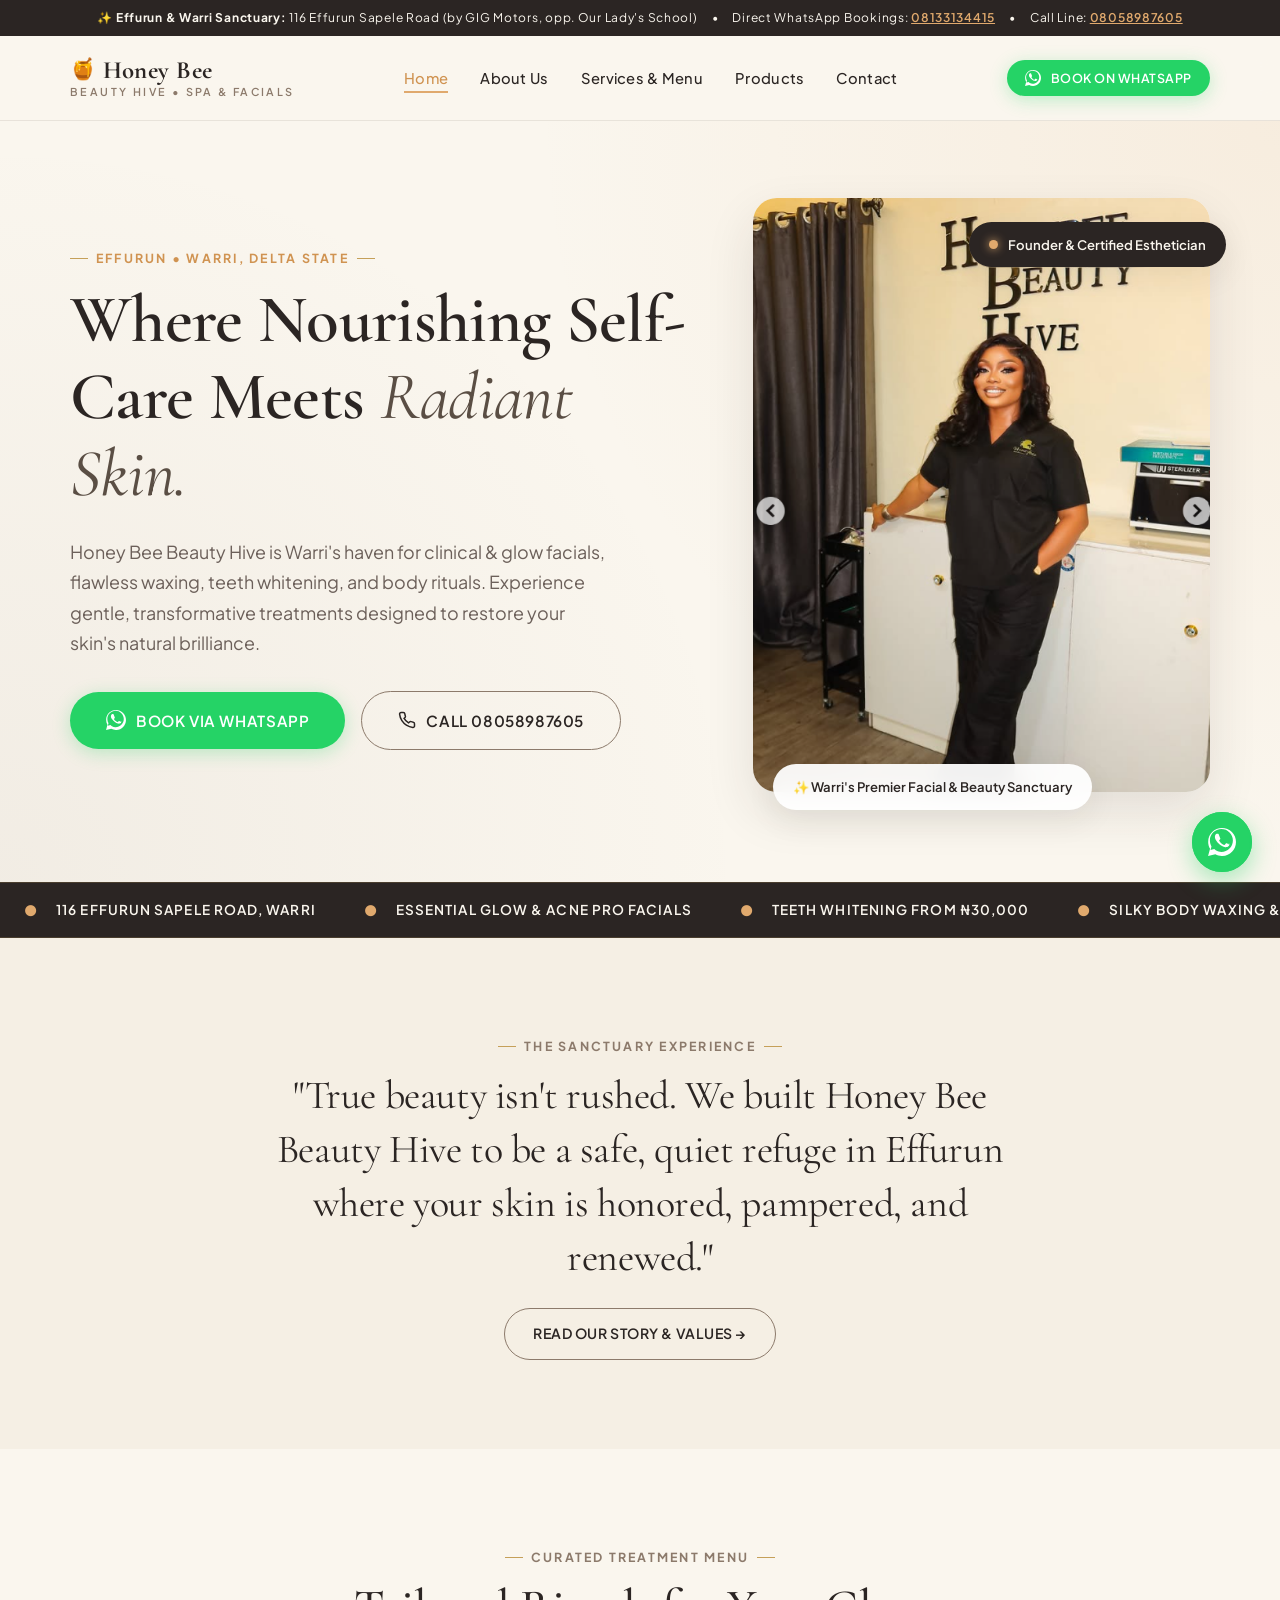
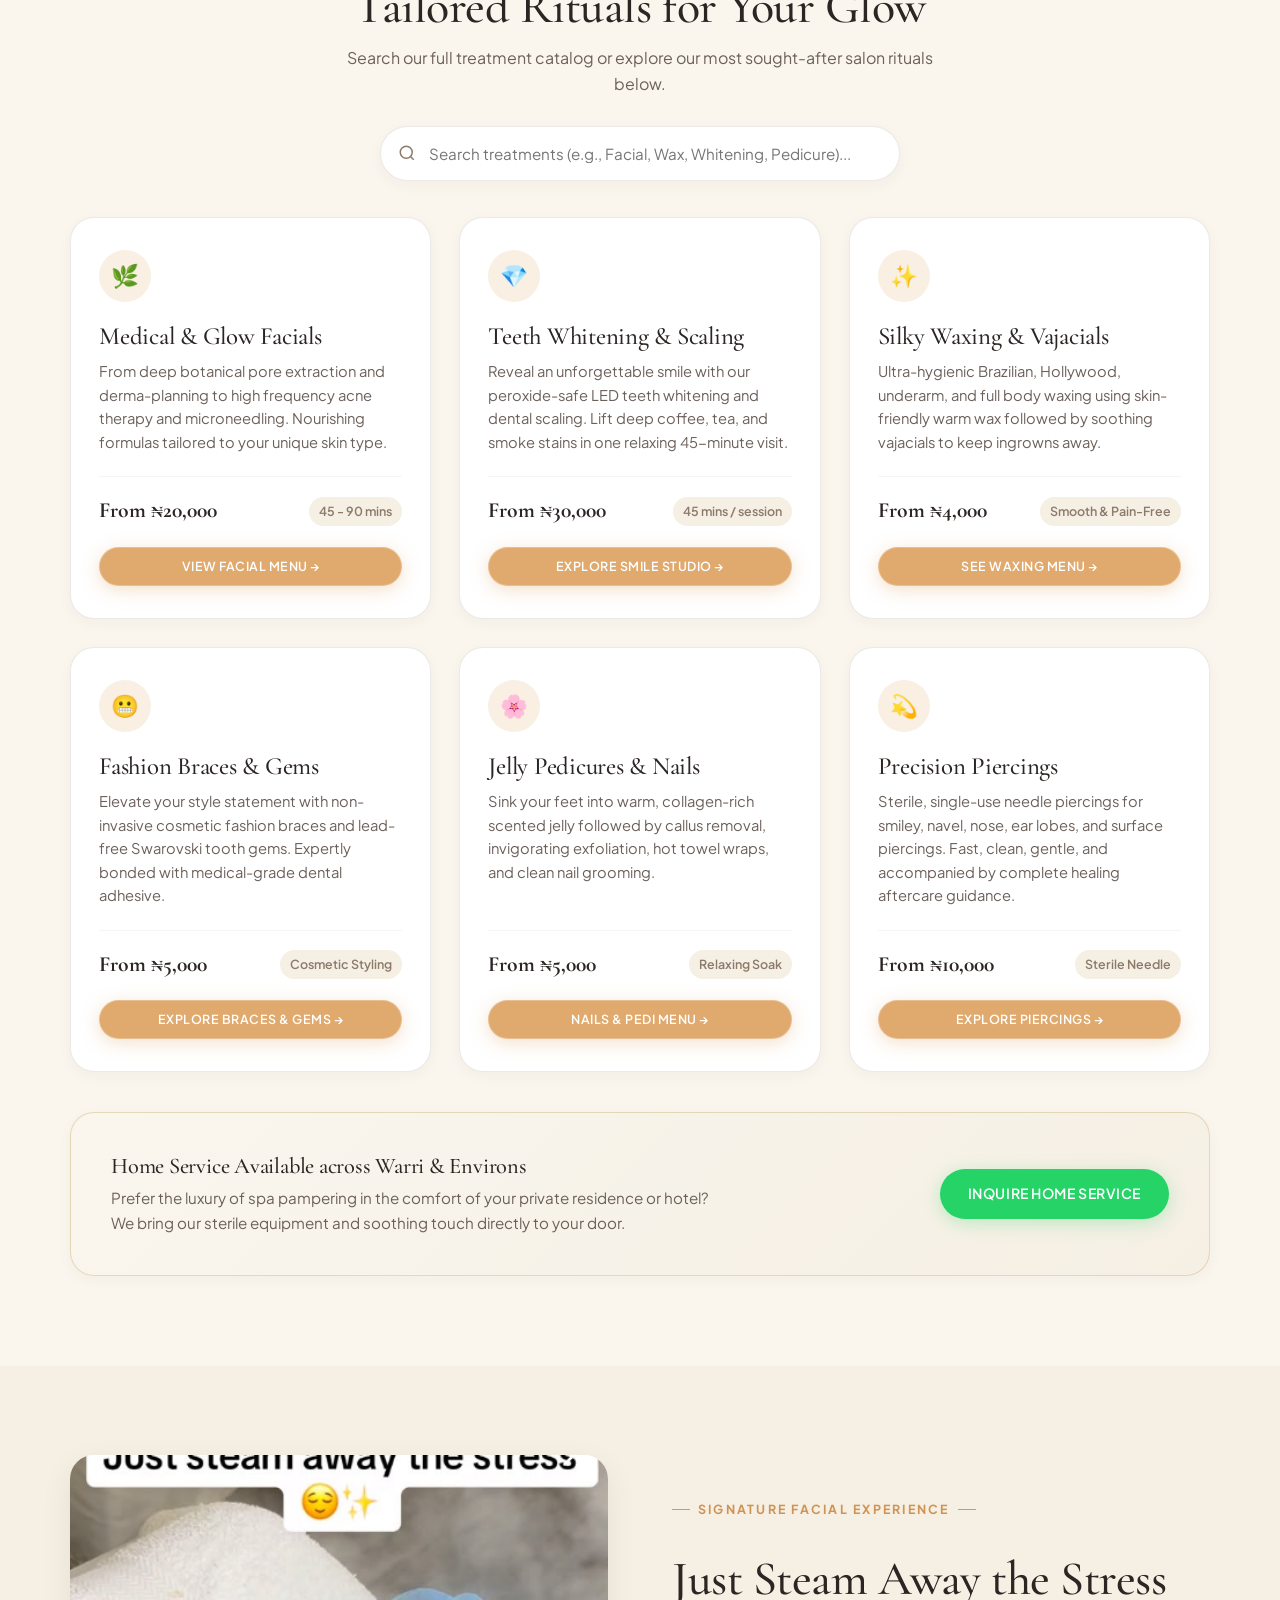
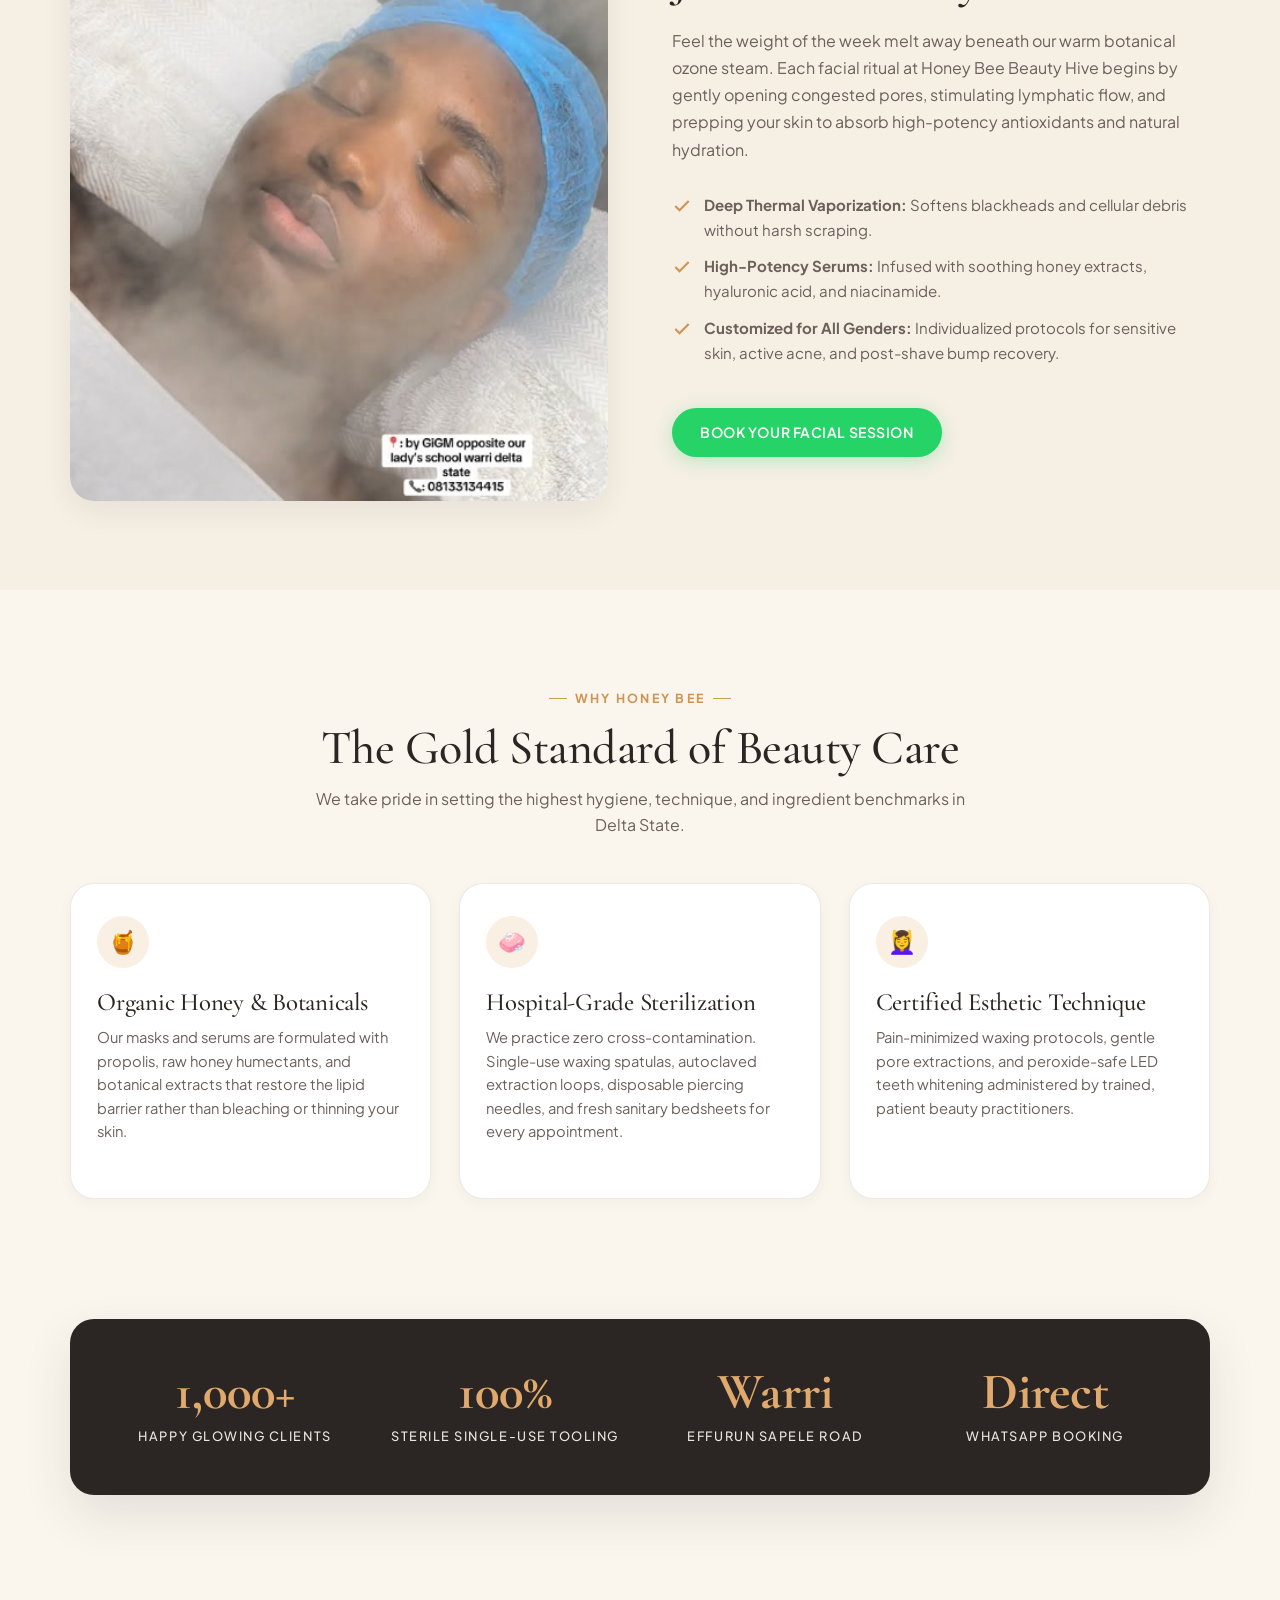
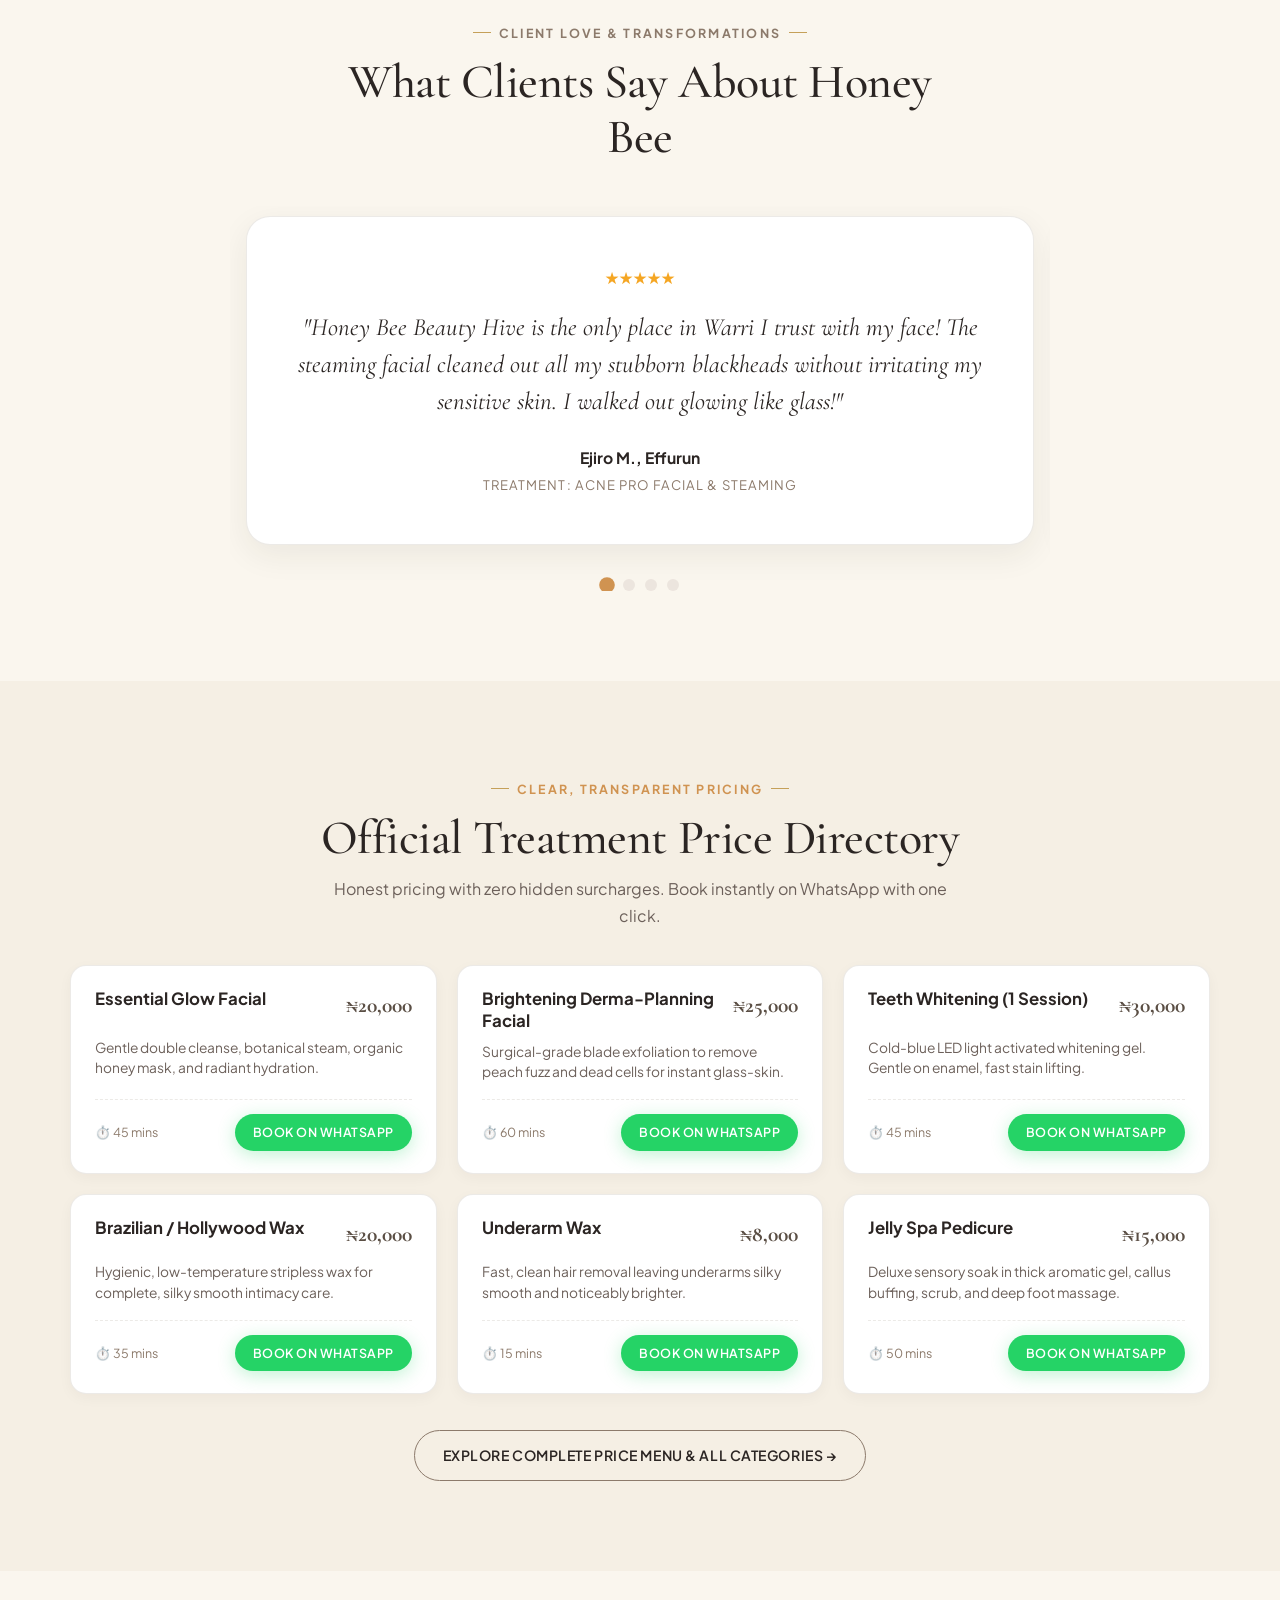
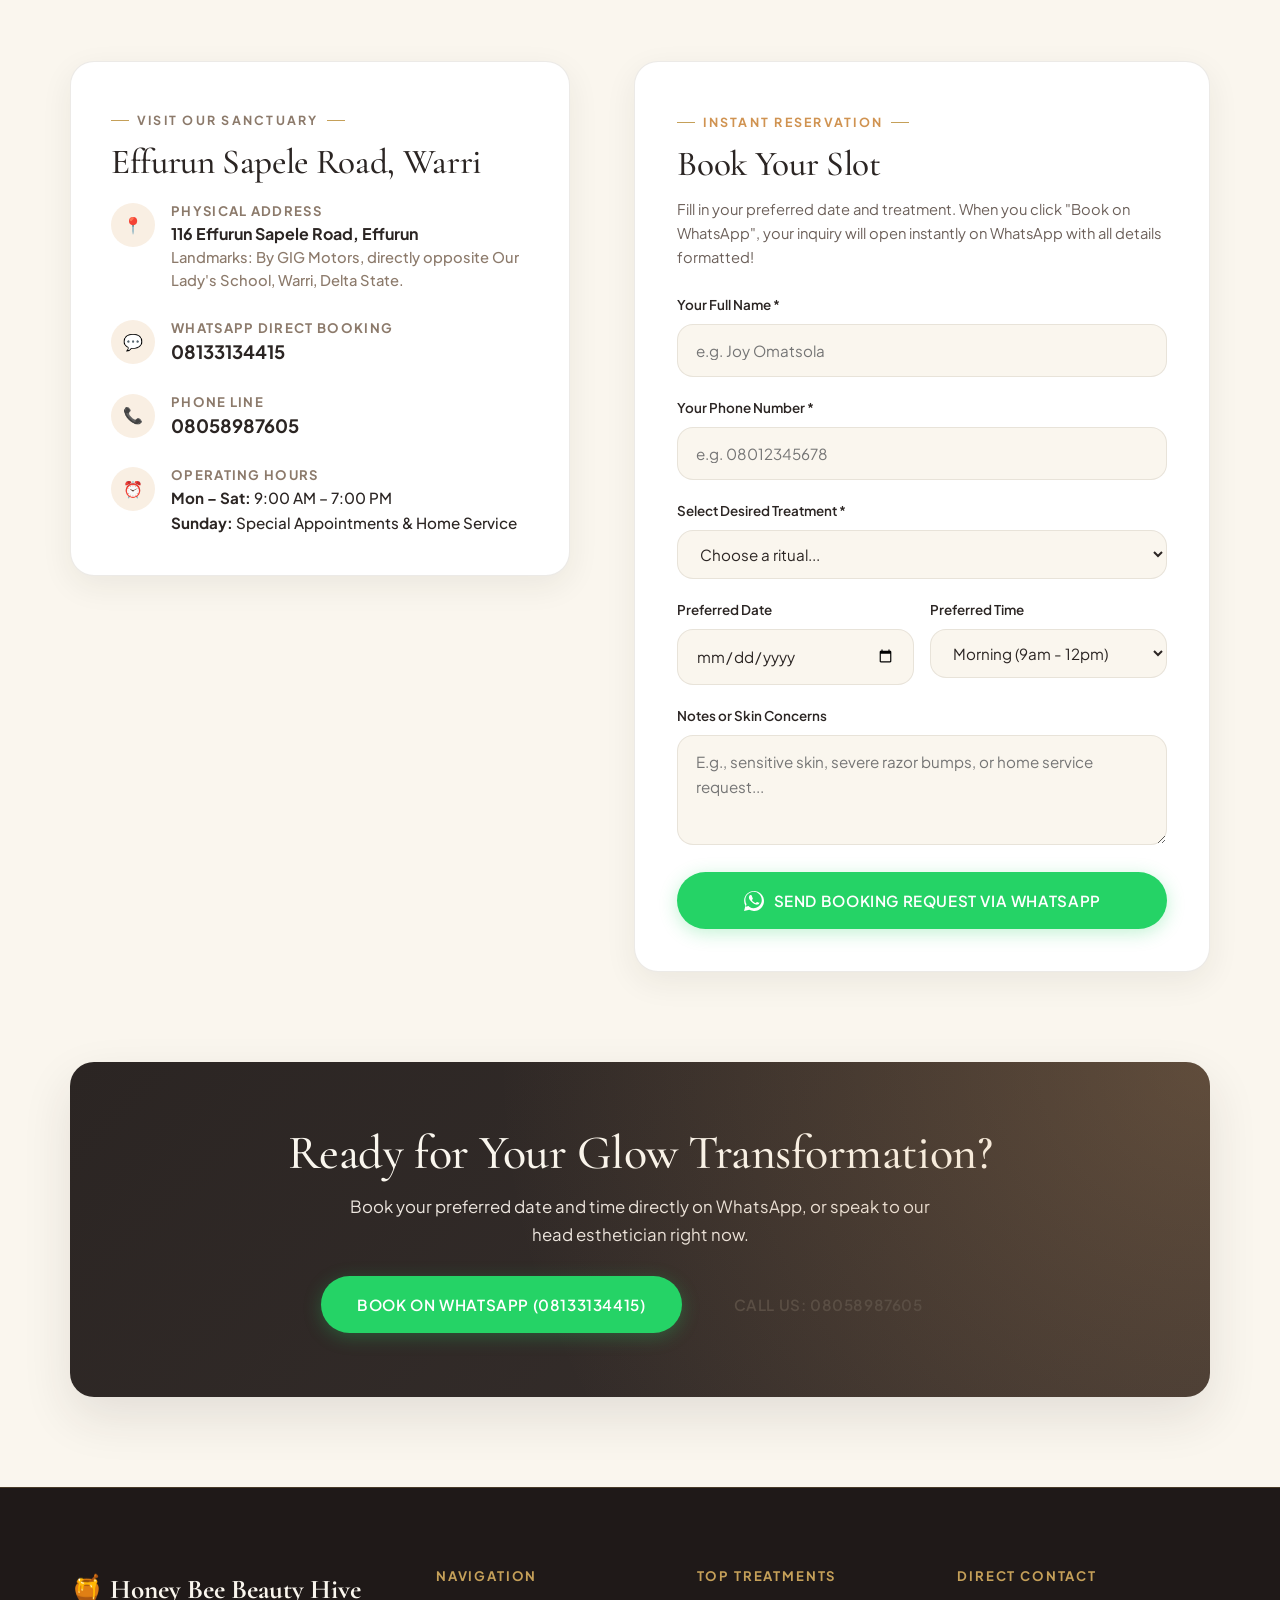
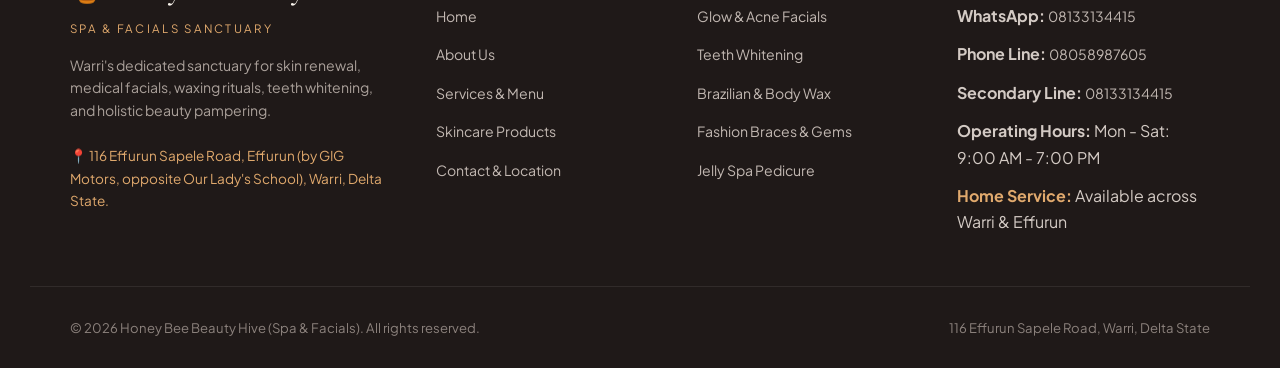
==== commit c2432150: "first commit" ====
--- a/index.html
+++ b/index.html
@@ -115,17 +115,17 @@
           </div>
         </div>
 
-        <!-- Hero Featured Media (Main User Picture) -->
+        <!-- Hero Featured Media (Founder & Studio Main Picture) -->
         <div class="hero-img-wrap">
           <div class="badge-float badge-float-top">
             <span class="badge-dot"></span>
-            Smooth Skin • Premium Waxing
+            Founder &amp; Certified Esthetician
           </div>
           <div class="hero-img-frame">
-            <img src="assets/images/hero-main.png" alt="Silky smooth skin and waxing care at Honey Bee Beauty Hive Warri" width="600" height="750" fetchpriority="high" />
+            <img src="assets/images/founder.png?v=20261025" alt="Honey Bee Beauty Hive Founder &amp; Lead Esthetician at Warri Studio" width="600" height="780" fetchpriority="high" />
           </div>
           <div class="badge-float badge-float-bottom">
-            <span>✨ 100% Hygienic &amp; Soothing Protocols</span>
+            <span>✨ Warri's Premier Facial &amp; Beauty Sanctuary</span>
           </div>
         </div>
       </div>
--- a/assets/css/styles.css
+++ b/assets/css/styles.css
@@ -585,13 +585,14 @@
   box-shadow: var(--shadow-lg);
   border: 1px solid var(--border-gold);
   background-color: var(--bg-card);
-  aspect-ratio: 4 / 5;
+  aspect-ratio: 4 / 5.2;
 }
 
 .hero-img-frame img {
   width: 100%;
   height: 100%;
   object-fit: cover;
+  object-position: center 18%;
   transition: transform 0.8s ease;
 }
 
